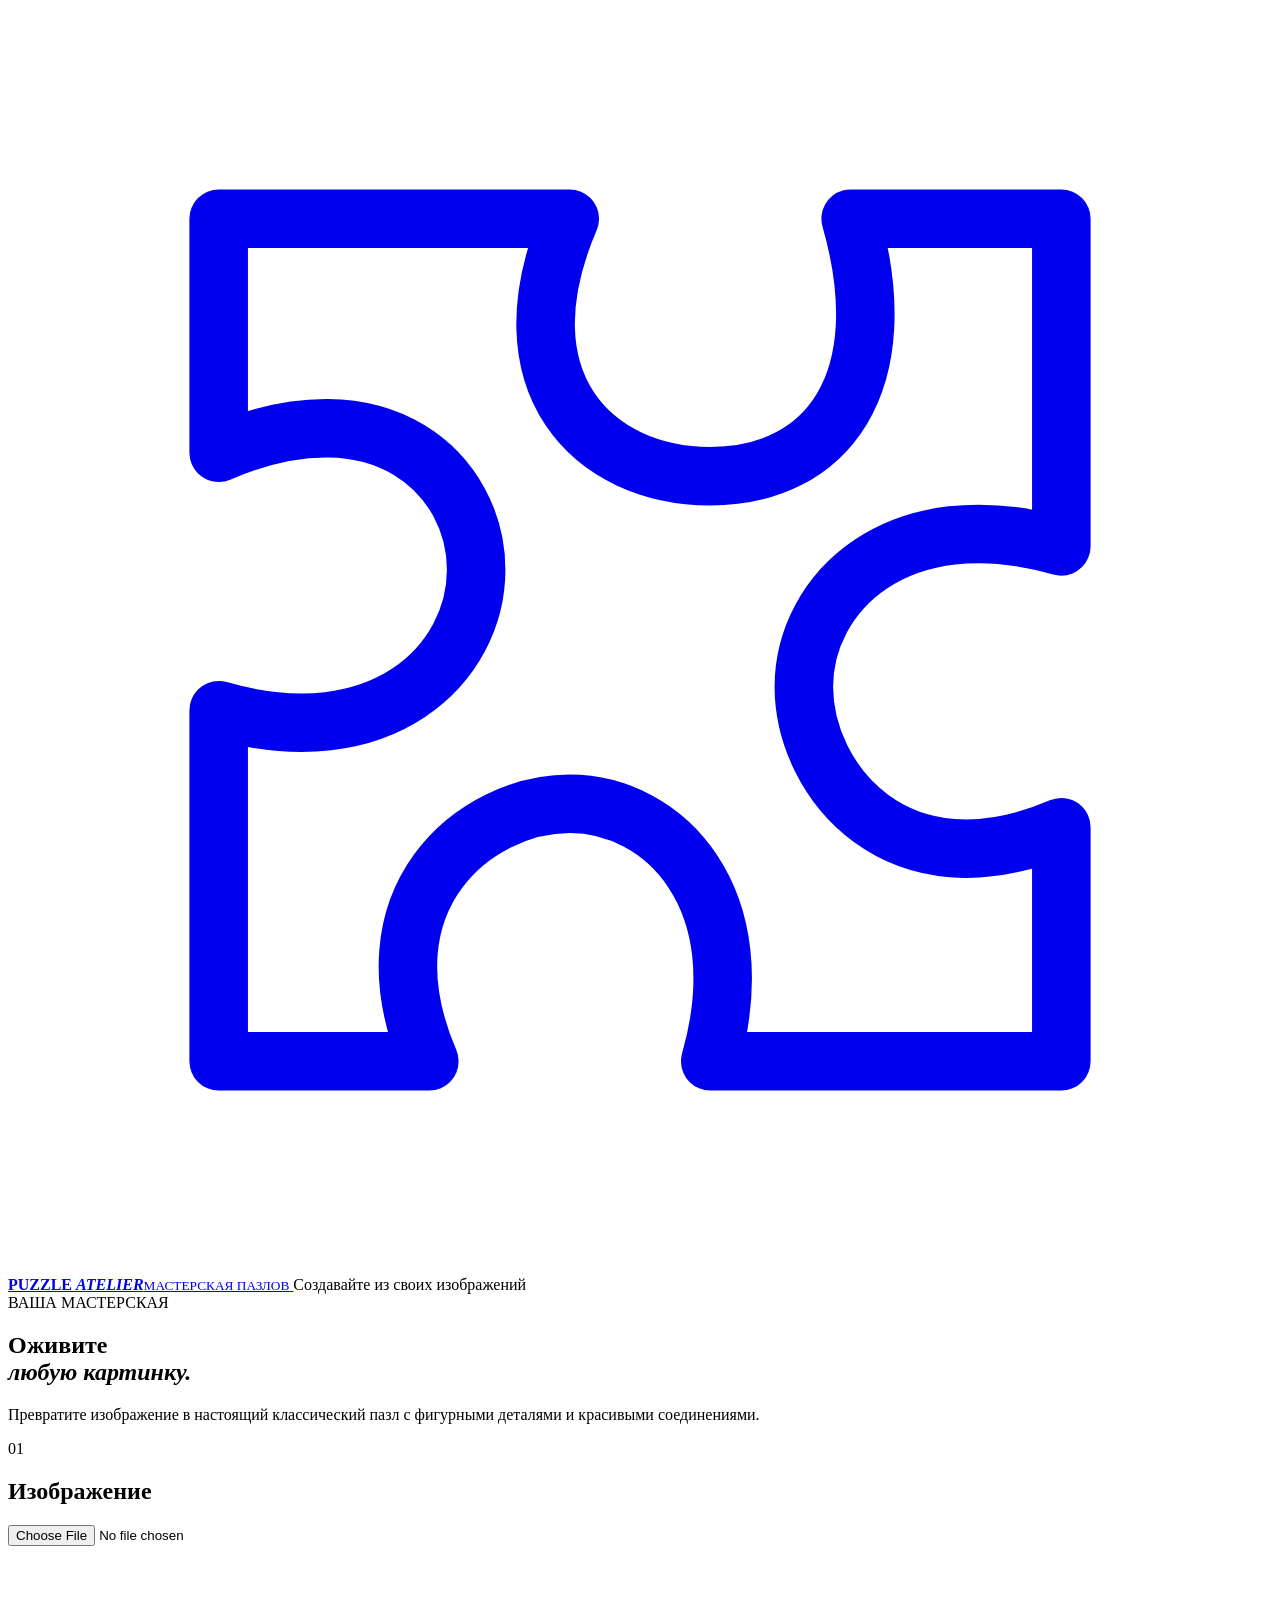
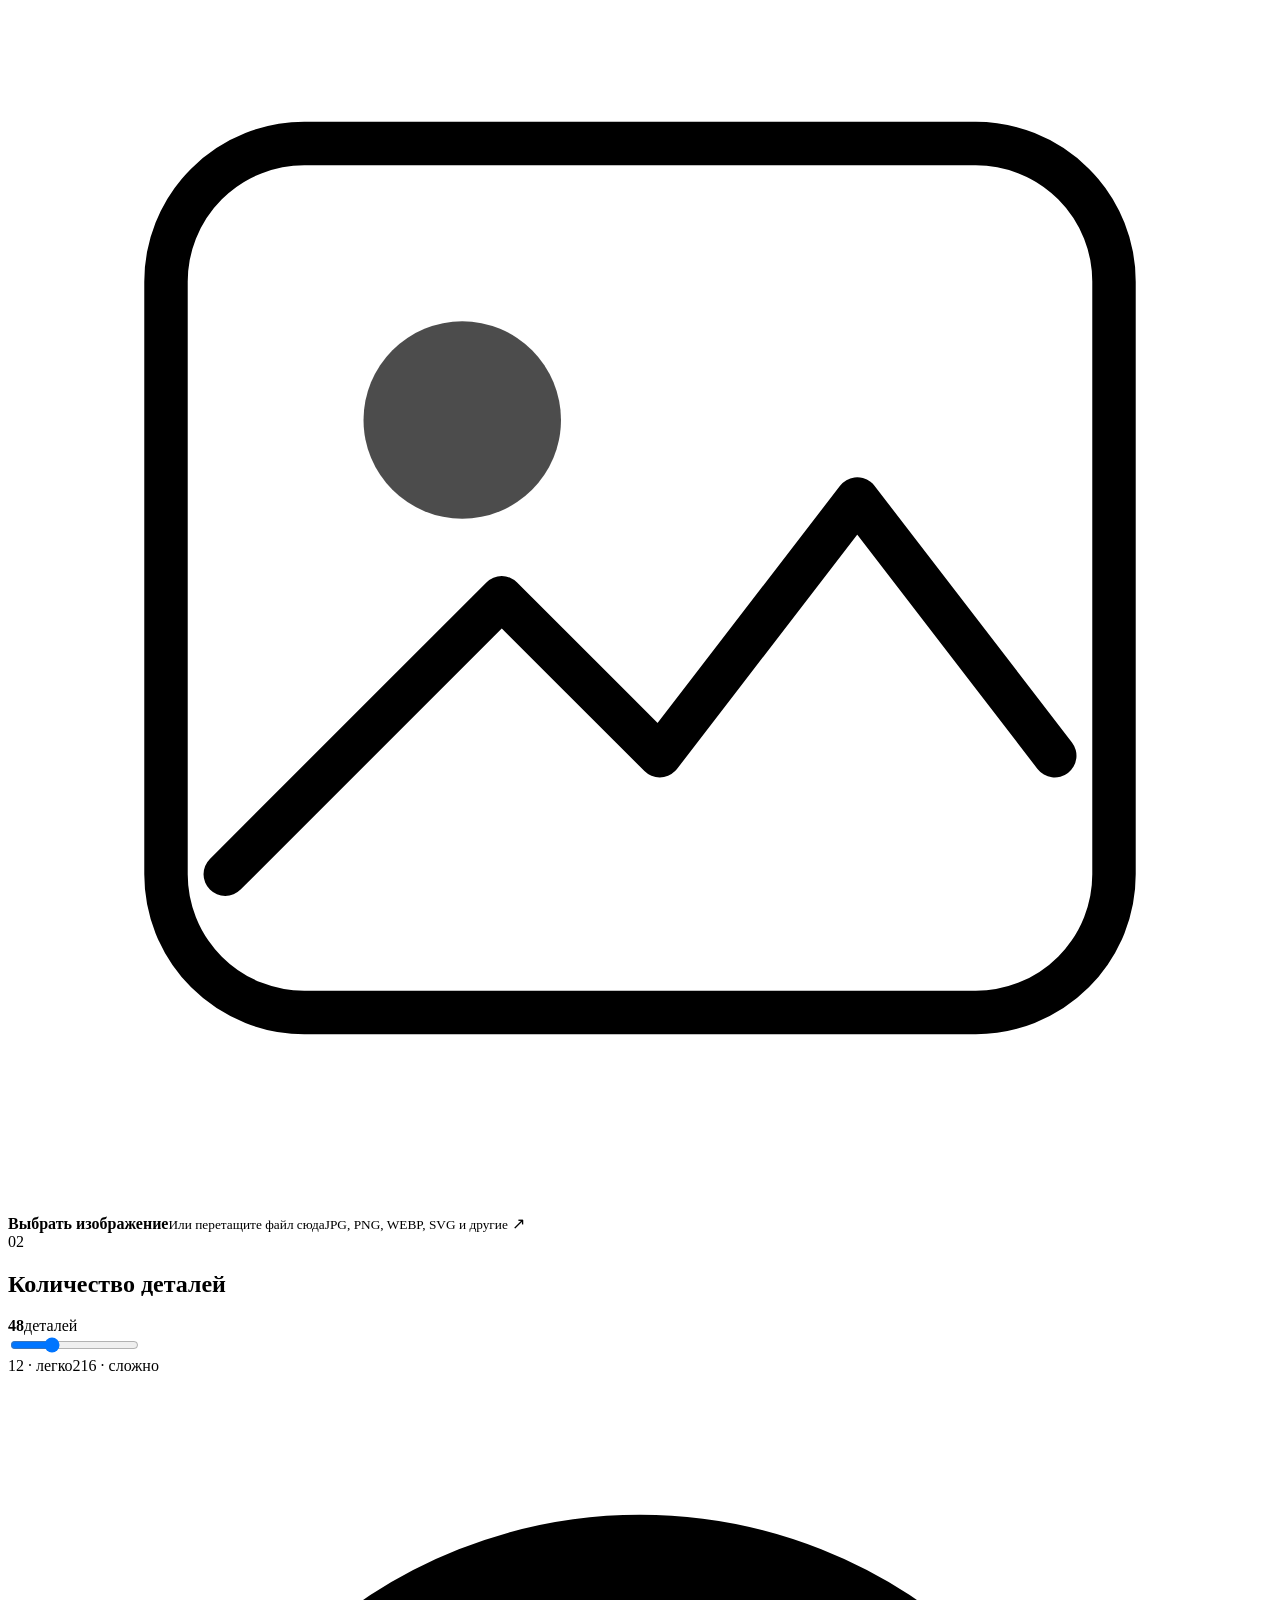
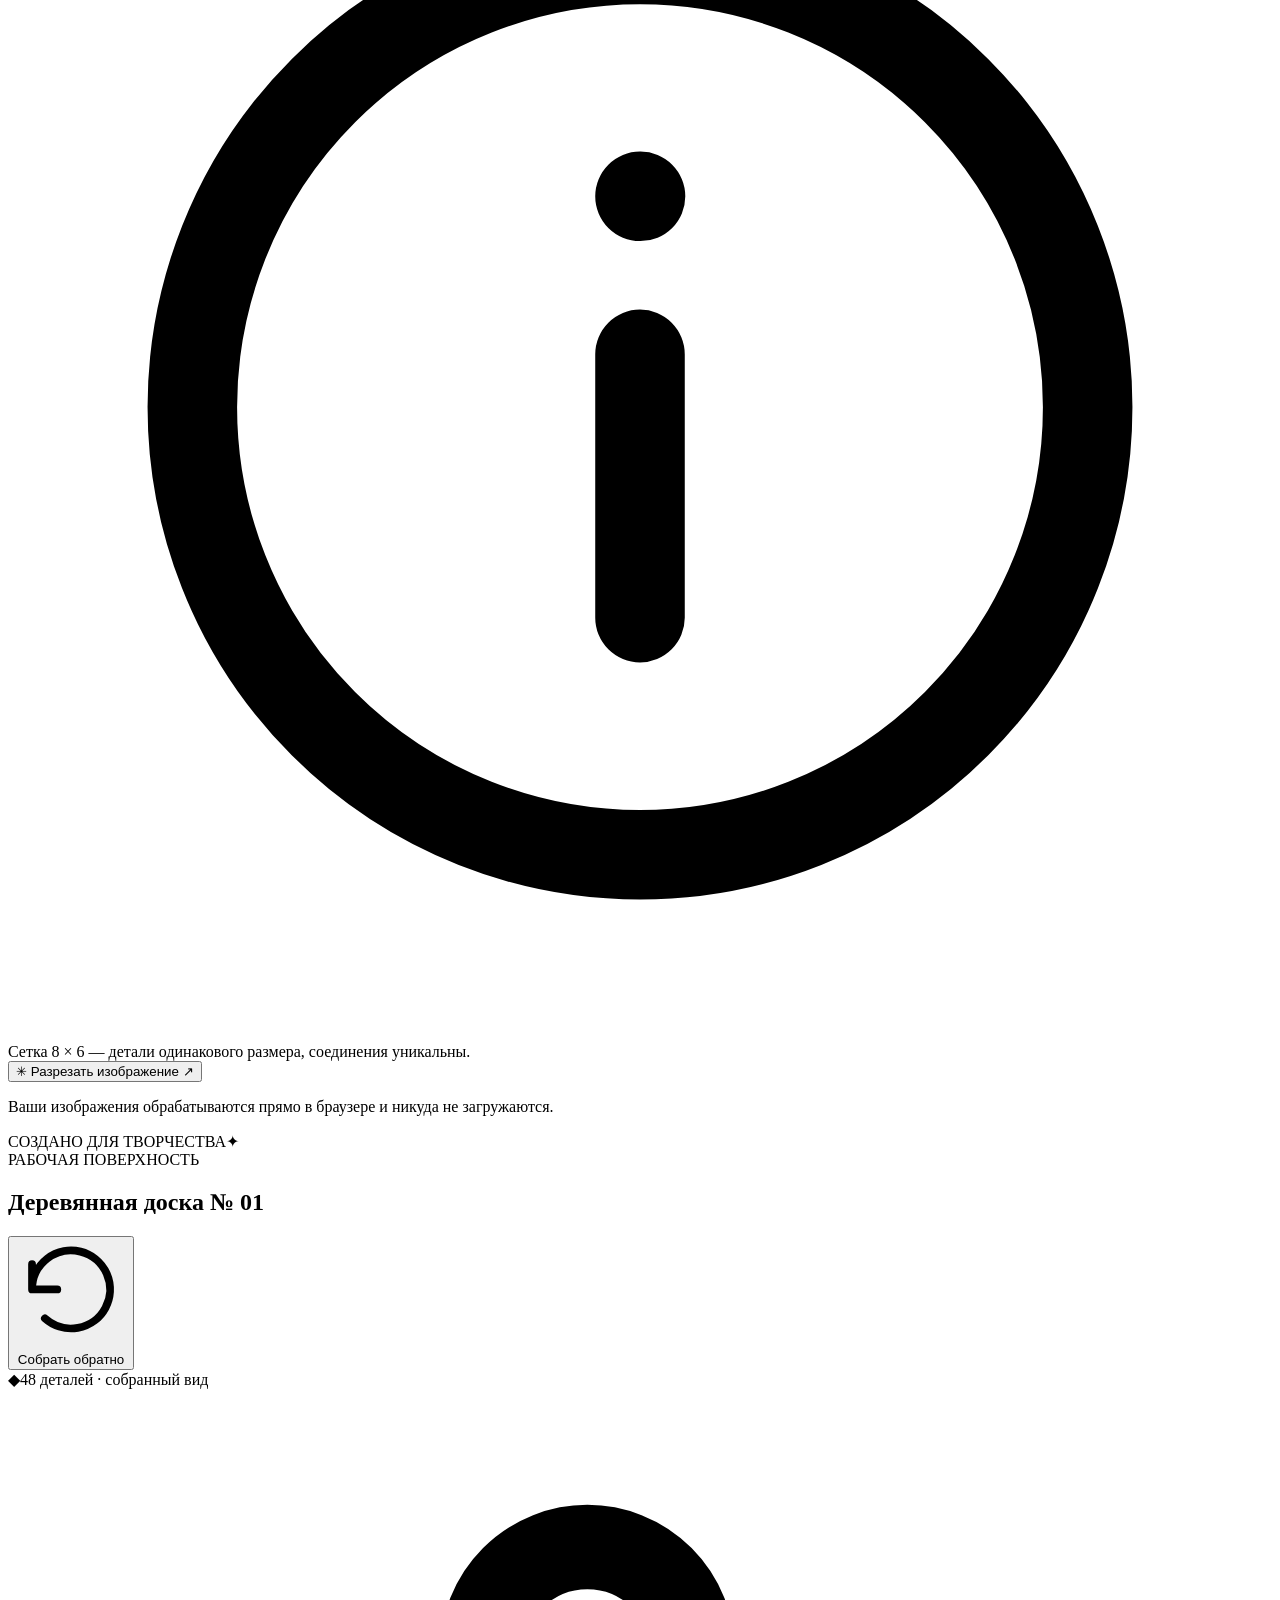
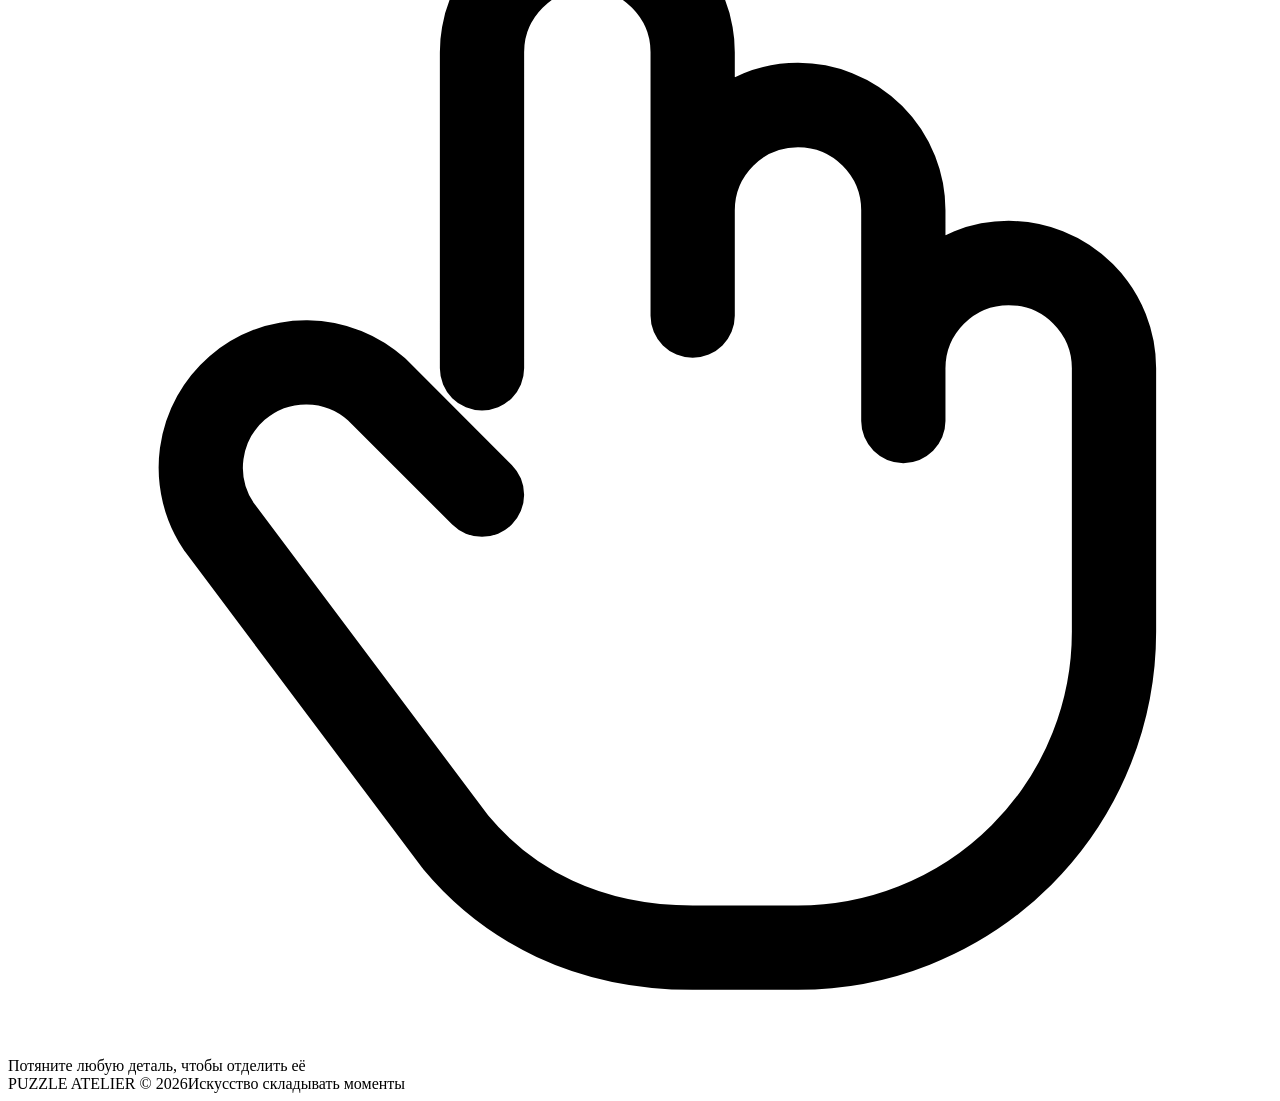
==== docs/index.html @ df7845e1 "Add Puzzle Atelier page scaffold" ====
<!doctype html>
<html lang="ru">
<head>
  <meta charset="utf-8">
  <meta name="viewport" content="width=device-width, initial-scale=1">
  <meta name="theme-color" content="#30251c">
  <meta name="description" content="Мастерская пазлов: превратите любую картинку в классический пазл с реалистичными деталями.">
  <title>Мастерская пазлов — Puzzle Atelier</title>
  <link rel="stylesheet" href="./styles.css">
  <script src="./app.js" defer></script>
</head>
<body>
  <header class="site-header">
    <a class="brand" href="./" aria-label="Мастерская пазлов">
      <span class="brand-mark" aria-hidden="true">
        <svg viewBox="0 0 54 54" fill="none"><path d="M9 9h15c-3 7 1 11 6 11s8-4 6-11h9v14c-7-2-11 2-11 6s4 9 11 6v10H30c2-7-2-11-6-11s-9 4-6 11H9V30c7 2 11-2 11-6S16 16 9 19V9Z" stroke="currentColor" stroke-width="2.5" stroke-linejoin="round"/></svg>
      </span>
      <span class="brand-text"><strong>PUZZLE <em>ATELIER</em></strong><small>МАСТЕРСКАЯ ПАЗЛОВ</small></span>
    </a>
    <span class="header-note"><span class="status-dot"></span> Создавайте из своих изображений</span>
  </header>

  <main class="workspace">
    <aside class="sidebar" aria-label="Настройки пазла">
      <div class="panel-head">
        <span class="eyebrow">ВАША МАСТЕРСКАЯ</span>
        <h1>Оживите<br><i>любую картинку.</i></h1>
        <p>Превратите изображение в настоящий классический пазл с фигурными деталями и красивыми соединениями.</p>
      </div>

      <section class="setting-section">
        <div class="section-title"><span class="step">01</span><h2>Изображение</h2></div>
        <input id="file-input" class="visually-hidden" type="file" accept="image/*,.svg" aria-label="Выбрать изображение">
        <label id="dropzone" for="file-input" class="dropzone">
          <span class="upload-preview" id="upload-preview" aria-hidden="true"><svg viewBox="0 0 64 64" fill="none"><rect x="8" y="10" width="48" height="44" rx="7" stroke="currentColor" stroke-width="2.2"/><circle cx="23" cy="24" r="5" fill="currentColor" opacity=".7"/><path d="m11 47 14-14 8 8 10-13 10 13" stroke="currentColor" stroke-width="2.2" stroke-linecap="round" stroke-linejoin="round"/></svg></span>
          <span class="upload-copy"><strong id="file-name">Выбрать изображение</strong><small id="file-hint">Или перетащите файл сюда</small><small class="format-label">JPG, PNG, WEBP, SVG и другие</small></span>
          <span class="upload-icon" aria-hidden="true">↗</span>
        </label>
      </section>

      <section class="setting-section pieces-section">
        <div class="section-title"><span class="step">02</span><h2>Количество деталей</h2></div>
        <div class="pieces-value"><strong id="count-value">48</strong><span>деталей</span></div>
        <input class="range" type="range" id="count-range" min="0" max="10" value="3" step="1" aria-label="Количество деталей">
        <div class="range-labels"><span>12 · легко</span><span>216 · сложно</span></div>
        <div class="detail-hint"><svg viewBox="0 0 24 24" fill="none" aria-hidden="true"><path d="M12 16v-5m0-3h.01M3.5 12a8.5 8.5 0 1 0 17 0 8.5 8.5 0 0 0-17 0Z" stroke="currentColor" stroke-width="1.7" stroke-linecap="round"/></svg><span id="grid-label">Сетка 8 × 6 — детали одинакового размера, соединения уникальны.</span></div>
      </section>

      <button id="cut-button" class="cut-button" type="button"><span class="cut-icon" aria-hidden="true">✳</span> Разрезать изображение <span class="button-arrow" aria-hidden="true">↗</span></button>
      <p class="privacy-note">Ваши изображения обрабатываются прямо в браузере и никуда не загружаются.</p>
      <div class="sidebar-bottom"><span class="decorative-line"></span><span>СОЗДАНО ДЛЯ ТВОРЧЕСТВА</span><span>✦</span></div>
    </aside>

    <section class="puzzle-area" aria-labelledby="board-title">
      <div class="board-top">
        <div><div class="eyebrow light">РАБОЧАЯ ПОВЕРХНОСТЬ</div><h2 id="board-title">Деревянная доска <span>№ 01</span></h2></div>
        <button id="reset-button" class="reset-button" type="button" title="Вернуть все детали на свои места"><svg viewBox="0 0 24 24" fill="none" aria-hidden="true"><path d="M3.5 11a8.5 8.5 0 1 1 2.8 6.3M3.5 5.5V11H9" stroke="currentColor" stroke-width="1.7" stroke-linecap="round" stroke-linejoin="round"/></svg> Собрать обратно</button>
      </div>

      <div class="board-frame" id="board-frame">
        <div class="frame-inner">
          <div class="board-surface">
            <div class="corner corner-tl"></div><div class="corner corner-tr"></div><div class="corner corner-bl"></div><div class="corner corner-br"></div>
            <div class="stage" id="stage" aria-label="Поле пазла. Перетаскивайте отдельные детали пальцем или мышкой."></div>
          </div>
        </div>
      </div>

      <div class="board-bottom">
        <div class="board-status"><span class="status-diamond">◆</span><span id="board-status-text">48 деталей · собранный вид</span></div>
        <div class="board-tip"><svg viewBox="0 0 24 24" fill="none" aria-hidden="true"><path d="M9 11V5a2 2 0 0 1 4 0v5-2a2 2 0 0 1 4 0v4-1a2 2 0 0 1 4 0v5a6 6 0 0 1-6 6h-2c-2 0-3.5-.8-4.5-2L4 14a2 2 0 0 1 3-2.6l2 2" stroke="currentColor" stroke-width="1.6" stroke-linejoin="round" stroke-linecap="round"/></svg><span>Потяните любую деталь, чтобы отделить её</span></div>
      </div>
      <div id="message" class="message" role="status" aria-live="polite" hidden></div>
    </section>
  </main>

  <footer class="site-footer"><span>PUZZLE ATELIER <span>© 2026</span></span><span>Искусство складывать моменты</span></footer>
</body>
</html>
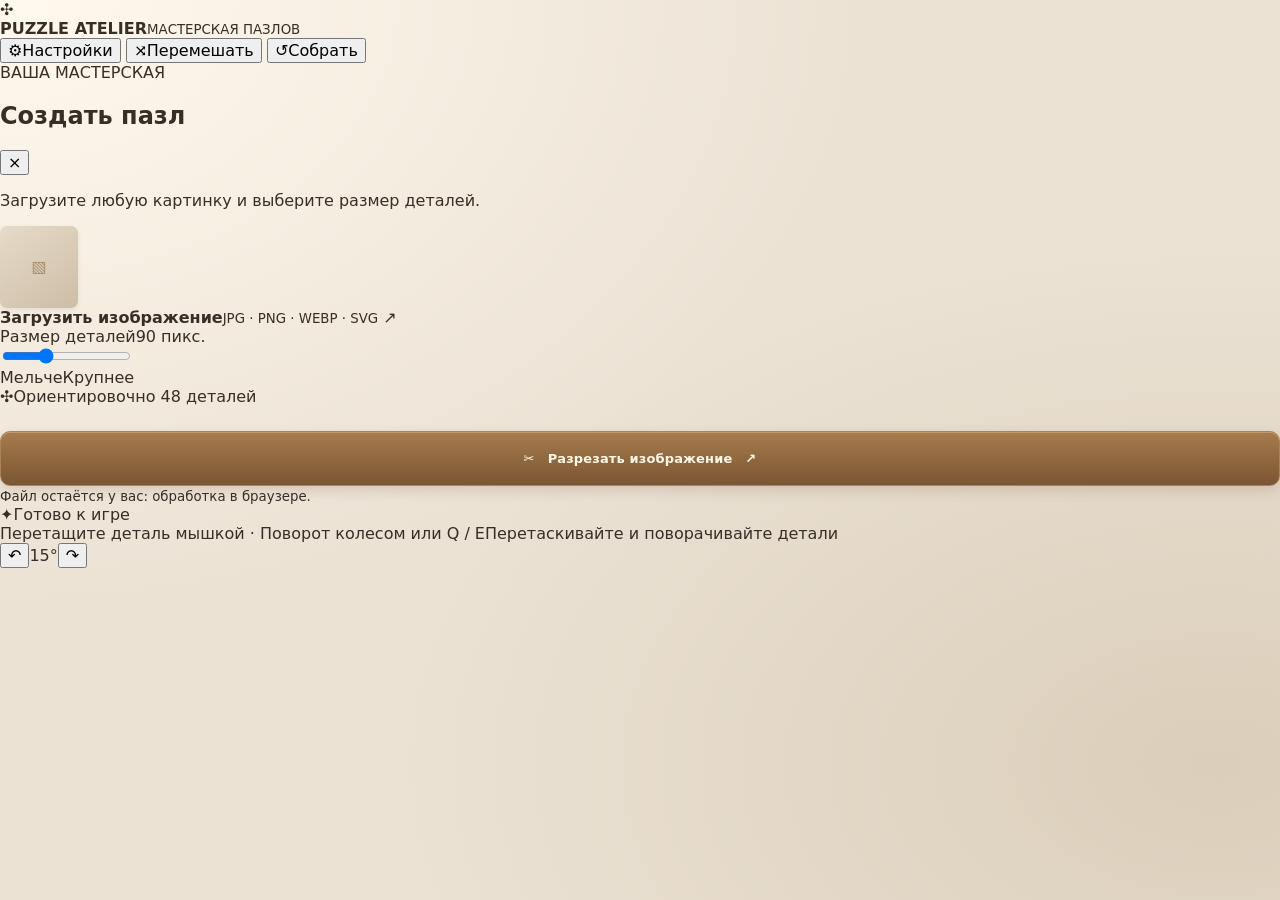
==== commit 6388baf2: "Convert page into full-screen puzzle game board" ====
--- a/docs/index.html
+++ b/docs/index.html
@@ -1,79 +1,52 @@
 <!doctype html>
-<html lang="ru">
-<head>
-  <meta charset="utf-8">
-  <meta name="viewport" content="width=device-width, initial-scale=1">
-  <meta name="theme-color" content="#30251c">
-  <meta name="description" content="Мастерская пазлов: превратите любую картинку в классический пазл с реалистичными деталями.">
-  <title>Мастерская пазлов — Puzzle Atelier</title>
-  <link rel="stylesheet" href="./styles.css">
-  <script src="./app.js" defer></script>
-</head>
-<body>
-  <header class="site-header">
-    <a class="brand" href="./" aria-label="Мастерская пазлов">
-      <span class="brand-mark" aria-hidden="true">
-        <svg viewBox="0 0 54 54" fill="none"><path d="M9 9h15c-3 7 1 11 6 11s8-4 6-11h9v14c-7-2-11 2-11 6s4 9 11 6v10H30c2-7-2-11-6-11s-9 4-6 11H9V30c7 2 11-2 11-6S16 16 9 19V9Z" stroke="currentColor" stroke-width="2.5" stroke-linejoin="round"/></svg>
-      </span>
-      <span class="brand-text"><strong>PUZZLE <em>ATELIER</em></strong><small>МАСТЕРСКАЯ ПАЗЛОВ</small></span>
-    </a>
-    <span class="header-note"><span class="status-dot"></span> Создавайте из своих изображений</span>
-  </header>
+<html lang="ru"><head>
+<meta charset="utf-8"><meta name="viewport" content="width=device-width,initial-scale=1,viewport-fit=cover">
+<meta name="theme-color" content="#49301e">
+<meta name="description" content="Мастерская пазлов. Разрежьте свою картинку, перемешайте детали и соберите её на деревянной доске.">
+<title>Puzzle Atelier — Мастерская пазлов</title>
+<link rel="stylesheet" href="./styles.css">
+<script src="https://cdn.jsdelivr.net/npm/gsap@3.14.2/dist/gsap.min.js" defer></script>
+<script src="./app.js" defer></script>
+</head><body>
+<main id="game" class="game settings-open">
+  <div class="board" aria-label="Деревянная доска для пазлов">
+    <div class="board-sheen"></div>
+    <div class="board-head">
+      <div class="identity"><div class="identity-symbol">✣</div><div><strong>PUZZLE <span>ATELIER</span></strong><small>МАСТЕРСКАЯ ПАЗЛОВ</small></div></div>
+      <div class="top-actions">
+        <button id="settings-toggle" class="tool-button" type="button" aria-expanded="true" aria-controls="settings" title="Показать или скрыть настройки"><span class="tool-icon">⚙</span><span class="long-label">Настройки</span></button>
+        <button id="shuffle-button" class="tool-button primary" type="button" title="Перемешать детали пазла"><span class="tool-icon">⤨</span><span>Перемешать</span></button>
+        <button id="reset-button" class="tool-button" type="button" title="Собрать и соединить все детали"><span class="tool-icon">↺</span><span class="long-label">Собрать</span></button>
+      </div>
+    </div>
 
-  <main class="workspace">
-    <aside class="sidebar" aria-label="Настройки пазла">
-      <div class="panel-head">
-        <span class="eyebrow">ВАША МАСТЕРСКАЯ</span>
-        <h1>Оживите<br><i>любую картинку.</i></h1>
-        <p>Превратите изображение в настоящий классический пазл с фигурными деталями и красивыми соединениями.</p>
-      </div>
+    <section id="settings" class="settings-panel" aria-labelledby="settings-title">
+      <div class="settings-heading"><div><div class="small-overline">ВАША МАСТЕРСКАЯ</div><h1 id="settings-title">Создать пазл</h1></div><button id="settings-close" type="button" class="close-button" title="Закрыть настройки" aria-label="Закрыть настройки">×</button></div>
+      <p class="settings-description">Загрузите любую картинку и выберите размер деталей.</p>
+      <input type="file" id="file-input" accept="image/*,.svg" hidden>
+      <label class="upload" id="dropzone" for="file-input">
+        <span class="upload-preview" id="upload-preview"><span>▧</span></span>
+        <span class="upload-text"><strong id="file-name">Загрузить изображение</strong><small id="file-hint">JPG · PNG · WEBP · SVG</small></span>
+        <span class="upload-arrow">↗</span>
+      </label>
+      <div class="size-heading"><label for="size-range">Размер деталей</label><span id="size-value">90 пикс.</span></div>
+      <input id="size-range" class="size-range" type="range" min="54" max="168" step="6" value="90">
+      <div class="range-captions"><span>Мельче</span><span>Крупнее</span></div>
+      <div class="piece-count"><span class="count-sigil">✣</span><span id="grid-label">Ориентировочно 48 деталей</span></div>
+      <button type="button" id="cut-button" class="cut-button">✂ <span>Разрезать изображение</span><span>↗</span></button>
+      <small class="local-note">Файл остаётся у вас: обработка в браузере.</small>
+    </section>
 
-      <section class="setting-section">
-        <div class="section-title"><span class="step">01</span><h2>Изображение</h2></div>
-        <input id="file-input" class="visually-hidden" type="file" accept="image/*,.svg" aria-label="Выбрать изображение">
-        <label id="dropzone" for="file-input" class="dropzone">
-          <span class="upload-preview" id="upload-preview" aria-hidden="true"><svg viewBox="0 0 64 64" fill="none"><rect x="8" y="10" width="48" height="44" rx="7" stroke="currentColor" stroke-width="2.2"/><circle cx="23" cy="24" r="5" fill="currentColor" opacity=".7"/><path d="m11 47 14-14 8 8 10-13 10 13" stroke="currentColor" stroke-width="2.2" stroke-linecap="round" stroke-linejoin="round"/></svg></span>
-          <span class="upload-copy"><strong id="file-name">Выбрать изображение</strong><small id="file-hint">Или перетащите файл сюда</small><small class="format-label">JPG, PNG, WEBP, SVG и другие</small></span>
-          <span class="upload-icon" aria-hidden="true">↗</span>
-        </label>
-      </section>
+    <div id="playfield" class="playfield">
+      <div id="stage" class="stage" aria-label="Игровое поле. Перетаскивайте детали мышкой, поворачивайте колесом или кнопками."></div>
+    </div>
 
-      <section class="setting-section pieces-section">
-        <div class="section-title"><span class="step">02</span><h2>Количество деталей</h2></div>
-        <div class="pieces-value"><strong id="count-value">48</strong><span>деталей</span></div>
-        <input class="range" type="range" id="count-range" min="0" max="10" value="3" step="1" aria-label="Количество деталей">
-        <div class="range-labels"><span>12 · легко</span><span>216 · сложно</span></div>
-        <div class="detail-hint"><svg viewBox="0 0 24 24" fill="none" aria-hidden="true"><path d="M12 16v-5m0-3h.01M3.5 12a8.5 8.5 0 1 0 17 0 8.5 8.5 0 0 0-17 0Z" stroke="currentColor" stroke-width="1.7" stroke-linecap="round"/></svg><span id="grid-label">Сетка 8 × 6 — детали одинакового размера, соединения уникальны.</span></div>
-      </section>
-
-      <button id="cut-button" class="cut-button" type="button"><span class="cut-icon" aria-hidden="true">✳</span> Разрезать изображение <span class="button-arrow" aria-hidden="true">↗</span></button>
-      <p class="privacy-note">Ваши изображения обрабатываются прямо в браузере и никуда не загружаются.</p>
-      <div class="sidebar-bottom"><span class="decorative-line"></span><span>СОЗДАНО ДЛЯ ТВОРЧЕСТВА</span><span>✦</span></div>
-    </aside>
-
-    <section class="puzzle-area" aria-labelledby="board-title">
-      <div class="board-top">
-        <div><div class="eyebrow light">РАБОЧАЯ ПОВЕРХНОСТЬ</div><h2 id="board-title">Деревянная доска <span>№ 01</span></h2></div>
-        <button id="reset-button" class="reset-button" type="button" title="Вернуть все детали на свои места"><svg viewBox="0 0 24 24" fill="none" aria-hidden="true"><path d="M3.5 11a8.5 8.5 0 1 1 2.8 6.3M3.5 5.5V11H9" stroke="currentColor" stroke-width="1.7" stroke-linecap="round" stroke-linejoin="round"/></svg> Собрать обратно</button>
-      </div>
-
-      <div class="board-frame" id="board-frame">
-        <div class="frame-inner">
-          <div class="board-surface">
-            <div class="corner corner-tl"></div><div class="corner corner-tr"></div><div class="corner corner-bl"></div><div class="corner corner-br"></div>
-            <div class="stage" id="stage" aria-label="Поле пазла. Перетаскивайте отдельные детали пальцем или мышкой."></div>
-          </div>
-        </div>
-      </div>
-
-      <div class="board-bottom">
-        <div class="board-status"><span class="status-diamond">◆</span><span id="board-status-text">48 деталей · собранный вид</span></div>
-        <div class="board-tip"><svg viewBox="0 0 24 24" fill="none" aria-hidden="true"><path d="M9 11V5a2 2 0 0 1 4 0v5-2a2 2 0 0 1 4 0v4-1a2 2 0 0 1 4 0v5a6 6 0 0 1-6 6h-2c-2 0-3.5-.8-4.5-2L4 14a2 2 0 0 1 3-2.6l2 2" stroke="currentColor" stroke-width="1.6" stroke-linejoin="round" stroke-linecap="round"/></svg><span>Потяните любую деталь, чтобы отделить её</span></div>
-      </div>
-      <div id="message" class="message" role="status" aria-live="polite" hidden></div>
-    </section>
-  </main>
-
-  <footer class="site-footer"><span>PUZZLE ATELIER <span>© 2026</span></span><span>Искусство складывать моменты</span></footer>
-</body>
-</html>
+    <div class="board-foot">
+      <div class="board-info"><span class="tiny-star">✦</span><span id="status">Готово к игре</span></div>
+      <div class="instructions"><span class="desktop-instructions">Перетащите деталь мышкой · Поворот колесом или Q / E</span><span class="mobile-instructions">Перетаскивайте и поворачивайте детали</span></div>
+      <div class="rotation-controls"><button id="rotate-left" title="Повернуть выбранную деталь против часовой стрелки" aria-label="Повернуть влево">↶</button><span>15°</span><button id="rotate-right" title="Повернуть выбранную деталь по часовой стрелке" aria-label="Повернуть вправо">↷</button></div>
+    </div>
+    <div id="toast" role="status" aria-live="polite" class="toast" hidden></div>
+  </div>
+</main>
+</body></html>
--- a/docs/styles.css
+++ b/docs/styles.css
@@ -0,0 +1,91 @@
+:root {
+  --ink:#382e27; --muted:#877b70; --cream:#f7f0e4; --gold:#b78a4c;
+  --serif:Georgia,"Times New Roman",serif;
+  font-family:Inter,ui-sans-serif,system-ui,-apple-system,BlinkMacSystemFont,"Segoe UI",sans-serif;
+  color:var(--ink); background:#ede4d6; font-synthesis:none;
+}
+*{box-sizing:border-box}
+html{min-width:320px}
+body{margin:0;min-height:100vh;background:radial-gradient(ellipse at 0 0,#fff9ee 0,transparent 48%),radial-gradient(ellipse at 95% 85%,#dbceba 0,transparent 48%),#ebe2d4}
+button,input{font:inherit}
+button{cursor:pointer}
+.site-header{height:90px;display:flex;align-items:center;justify-content:space-between;padding:0 clamp(20px,4.3vw,72px);border-bottom:1px solid #d8cbb9;background:rgba(255,250,242,.6)}
+.brand{display:flex;align-items:center;gap:13px;color:var(--ink);text-decoration:none}
+.brand-mark{width:46px;height:46px;border-radius:12px;display:grid;place-items:center;color:#f3ddab;background:linear-gradient(145deg,#7a573a,#403127);box-shadow:inset 0 1px #b28b60,0 3px 8px #35241524}
+.brand-mark svg{width:30px;height:30px}
+.brand-text{display:flex;flex-direction:column;gap:5px}
+.brand-text strong{font-size:17px;letter-spacing:.18em;font-weight:800}
+.brand-text em{font-style:normal;font-weight:400;letter-spacing:.12em;color:#a8804f}
+.brand-text small{font-size:9px;font-weight:700;letter-spacing:.29em;color:#9b8670}
+.header-note{font-size:12px;color:#857565;display:flex;align-items:center;gap:10px;letter-spacing:.02em}
+.status-dot{display:inline-block;width:7px;height:7px;border-radius:100%;background:#86a275;box-shadow:0 0 0 4px #86a27522}
+.workspace{max-width:1710px;margin:0 auto;padding:38px clamp(18px,3.8vw,68px) 24px;display:grid;grid-template-columns:minmax(285px,338px) minmax(0,1fr);gap:clamp(24px,3vw,53px)}
+.sidebar{padding:13px 0 10px;display:flex;flex-direction:column}
+.eyebrow{font-size:10px;font-weight:800;letter-spacing:.27em;color:#a37e51}
+.panel-head h1{font-family:var(--serif);font-size:clamp(34px,3vw,45px);font-weight:400;line-height:1.13;letter-spacing:-.035em;margin:19px 0 15px}
+.panel-head h1 i{font-weight:400;color:#ad854f}
+.panel-head p{font-size:13px;line-height:1.95;color:#807369;max-width:300px;margin:0}
+.setting-section{border-top:1px solid #d8caba;padding-top:25px;margin-top:31px}
+.section-title{display:flex;align-items:center;gap:11px;margin-bottom:18px}
+.section-title h2{font-size:13px;margin:0;letter-spacing:.025em;font-weight:750}
+.step{display:grid;place-items:center;width:29px;height:29px;border:1px solid #c8b69e;border-radius:7px;font-size:11px;font-weight:800;color:#aa885d}
+.dropzone{position:relative;min-height:116px;border:1px dashed #c9b39b;background:rgba(255,252,245,.53);border-radius:11px;display:flex;align-items:center;gap:14px;padding:13px;cursor:pointer;transition:background .2s,border-color .2s,transform .2s}
+.dropzone:hover,.dropzone.drag-over{border-color:#ac8050;background:#fff8ed;transform:translateY(-1px)}
+.upload-preview{width:78px;height:82px;border-radius:7px;background:linear-gradient(145deg,#e6dbc9,#cdbda6);display:grid;place-items:center;color:#a88d6b;overflow:hidden;flex:none;box-shadow:0 2px 5px #64523a18;position:relative}
+.upload-preview svg{height:35px;width:35px}
+.upload-preview img{height:100%;width:100%;object-fit:cover;display:block}
+.upload-copy{min-width:0;display:flex;flex-direction:column;gap:7px}
+.upload-copy strong{font-size:12px;line-height:1.25;white-space:nowrap;text-overflow:ellipsis;overflow:hidden;max-width:170px}
+.upload-copy small{font-size:10px;color:#9b8975}
+.upload-copy .format-label{font-size:9px;color:#b3a08d;margin-top:5px}
+.upload-icon{position:absolute;right:12px;top:11px;color:#9b866e}
+.visually-hidden{position:absolute;width:1px;height:1px;overflow:hidden;clip-path:inset(50%);white-space:nowrap}
+.visually-hidden:focus-visible + .dropzone{outline:3px solid #c7a16f;outline-offset:3px}
+.pieces-section{margin-top:29px}
+.pieces-value{display:flex;align-items:baseline;gap:10px;margin:0 0 13px 1px}
+.pieces-value strong{font-family:var(--serif);font-size:61px;line-height:1;font-weight:400;letter-spacing:-.05em}
+.pieces-value span{font-size:14px;color:#8b7863}
+.range{display:block;appearance:none;-webkit-appearance:none;width:100%;height:6px;background:linear-gradient(to right,#937044 var(--range-progress,30%),#d9cbb8 var(--range-progress,30%));border-radius:10px;cursor:pointer;margin:21px 0 13px;outline-offset:7px}
+.range::-webkit-slider-thumb{appearance:none;width:19px;height:19px;border-radius:50%;border:4px solid #f7efdf;background:#85633e;box-shadow:0 2px 8px #42301c60;cursor:grab}
+.range::-moz-range-thumb{width:13px;height:13px;border-radius:50%;border:3px solid #f7efdf;background:#85633e;box-shadow:0 2px 8px #42301c60;cursor:grab}
+.range-labels{display:flex;justify-content:space-between;color:#9c8c7b;font-size:10px}
+.detail-hint{display:flex;align-items:flex-start;gap:8px;font-size:10.5px;line-height:1.7;color:#91816f;margin-top:19px;background:#e5dacb85;border-radius:8px;padding:10px}
+.detail-hint svg{flex:none;width:16px;height:16px;margin-top:1px}
+.cut-button{margin-top:25px;display:flex;align-items:center;justify-content:center;gap:13px;width:100%;min-height:55px;border:1px solid #aa8459;color:#fff8e9;border-radius:10px;font-weight:700;font-size:13px;letter-spacing:.01em;background:linear-gradient(180deg,#a67c4d,#7b5633);box-shadow:inset 0 1px #e2b88a80,0 5px 13px #5c3b2329;transition:transform .15s,box-shadow .15s}
+.cut-button:hover{transform:translateY(-2px);box-shadow:inset 0 1px #e2b88a80,0 8px 18px #5c3b233a}
+.cut-button:active{transform:translateY(0)}
+.cut-button:disabled{opacity:.65;cursor:wait}
+.cut-icon{font-size:21px;font-weight:400;line-height:1}
+.button-arrow{margin-left:auto;padding-right:7px;font-size:19px;font-weight:400;opacity:.7}
+.privacy-note{max-width:300px;margin:13px auto 0;text-align:center;color:#a29585;font-size:10px;line-height:1.65}
+.sidebar-bottom{display:flex;align-items:center;gap:12px;margin-top:auto;padding-top:42px;color:#a58e73;font-size:9px;font-weight:700;letter-spacing:.19em}
+.decorative-line{height:1px;background:#cebca4;flex:1}
+.puzzle-area{min-width:0}
+.board-top{display:flex;justify-content:space-between;gap:15px;align-items:end;margin-bottom:22px}
+.eyebrow.light{color:#988370}
+.board-top h2{font-family:var(--serif);font-size:26px;font-weight:400;margin:7px 0 0;letter-spacing:-.02em}
+.board-top h2 span{font:500 10px ui-sans-serif,system-ui,sans-serif;color:#a8957e;vertical-align:middle;letter-spacing:.15em;margin-left:10px}
+.reset-button{border:1px solid #d5c4ac;border-radius:8px;background:#f7f0e7ad;color:#76624c;padding:10px 13px;font-size:11px;font-weight:650;display:flex;align-items:center;gap:9px;white-space:nowrap}
+.reset-button:hover{background:#fff7e9;border-color:#bb9f7d}
+.reset-button svg{width:16px;height:16px}
+.board-frame{position:relative;height:clamp(420px,65vh,720px);width:100%;border-radius:18px;padding:19px;background:linear-gradient(138deg,#b88e5b 0%,#6b4425 18%,#b78a58 37%,#754b2a 65%,#c49761 85%,#5a361d 100%);box-shadow:inset 2px 2px 2px #fae0af9c,inset -3px -4px 4px #3c251dbb,0 23px 25px #4636272c,0 4px 7px #49362064}
+.board-frame:before{content:"";position:absolute;inset:6px;border-radius:13px;border:1px solid #d6ad75aa;pointer-events:none;z-index:3;box-shadow:inset 0 0 2px #28180a}
+.frame-inner{height:100%;width:100%;padding:7px;border-radius:7px;background:linear-gradient(155deg,#322014,#8b5e37 15%,#432915 55%,#b68c55 90%,#332016);box-shadow:inset 4px 4px 7px #160e0aab,inset -2px -2px 4px #e4b57e70}
+.board-surface{height:100%;width:100%;position:relative;overflow:hidden;border-radius:3px;background:repeating-linear-gradient(176deg,transparent 0px,transparent 3px,#3e241407 4px,transparent 5px,transparent 17px),repeating-linear-gradient(92deg,transparent 0px,transparent 87px,#3f210e13 89px,#eac49b14 92px,transparent 96px,transparent 171px),linear-gradient(115deg,#ac875e,#997248 32%,#b18b60 55%,#967047 76%,#aa865e);box-shadow:inset 0 8px 22px #311c1069,inset 0 0 65px #4e2e1850}
+.board-surface:before{content:"";position:absolute;inset:0;z-index:0;pointer-events:none;background:repeating-linear-gradient(1deg,transparent 0,transparent 77px,#51351d13 79px,transparent 83px,transparent 139px),radial-gradient(ellipse at 45% 20%,#f2d8ae27,transparent 65%)}
+.corner{position:absolute;height:5px;width:5px;border-radius:50%;z-index:1;background:#53351f;box-shadow:inset 0 1px 1px #22140e,0 1px 1px #d0ad83}
+.corner-tl{top:10px;left:10px}.corner-tr{top:10px;right:10px}.corner-bl{bottom:10px;left:10px}.corner-br{bottom:10px;right:10px}
+.stage{position:absolute;inset:0;z-index:2;touch-action:none;user-select:none;-webkit-user-select:none;cursor:grab}
+.stage.dragging{cursor:grabbing}
+.puzzle-piece{position:absolute;display:block;pointer-events:none;user-select:none;will-change:transform;image-rendering:auto}
+.board-bottom{display:flex;flex-wrap:wrap;justify-content:space-between;align-items:center;gap:10px;margin-top:20px;color:#897866;font-size:11px}
+.board-status,.board-tip{display:flex;align-items:center;gap:9px}
+.status-diamond{font-size:13px;color:#a6875a}
+.board-tip svg{width:18px;height:18px;color:#ac8c64}
+.message{margin-top:14px;padding:12px 15px;border-radius:8px;background:#fbf2e4;border:1px solid #dbbf98;color:#7d5836;font-size:12px}
+.site-footer{display:flex;align-items:center;justify-content:space-between;max-width:1710px;margin:auto;padding:15px clamp(18px,3.8vw,68px) 28px;color:#aa9986;font-size:10px;letter-spacing:.09em}
+.site-footer span span{padding-left:8px;color:#c0af9a}
+@media(max-width:1020px){.workspace{grid-template-columns:minmax(255px,300px) minmax(0,1fr);gap:25px}.board-frame{height:clamp(410px,57vh,600px)}.panel-head h1{font-size:35px}.site-header{height:76px}}
+@media(max-width:750px){.workspace{grid-template-columns:1fr;gap:24px;padding-top:24px}.sidebar{display:grid;grid-template-columns:1fr 1fr;gap:0 22px;padding:0}.panel-head{grid-column:1/-1}.panel-head h1{font-size:36px;margin:10px 0}.panel-head p{max-width:570px}.setting-section{margin-top:20px;padding-top:17px}.pieces-section{margin-top:20px}.cut-button{grid-column:1/-1;margin-top:15px}.privacy-note{grid-column:1/-1}.sidebar-bottom{display:none}.board-top{margin-bottom:14px}.board-frame{height:clamp(360px,65vw,610px)}}
+@media(max-width:510px){.site-header{height:70px;padding:0 17px}.brand-mark{width:39px;height:39px}.brand-mark svg{width:26px}.brand-text strong{font-size:12px}.brand-text small{font-size:7px}.header-note{display:none}.sidebar{grid-template-columns:1fr;gap:0}.panel-head h1{font-size:34px}.panel-head p{font-size:12px}.setting-section{margin-top:20px}.dropzone{min-height:98px}.upload-preview{width:70px;height:70px}.pieces-section{margin-top:20px}.pieces-value strong{font-size:48px}.cut-button{grid-column:1}.privacy-note{grid-column:1}.board-top h2{font-size:19px}.board-top h2 span{display:none}.reset-button{font-size:0;gap:0;padding:9px}.reset-button svg{width:18px;height:18px}.board-frame{height:clamp(320px,96vw,490px);padding:12px;border-radius:13px}.frame-inner{padding:5px}.board-bottom{font-size:10px}.board-tip{display:none}.site-footer{font-size:9px}}
+@media(prefers-reduced-motion:reduce){*,*:before,*:after{transition:none!important}}
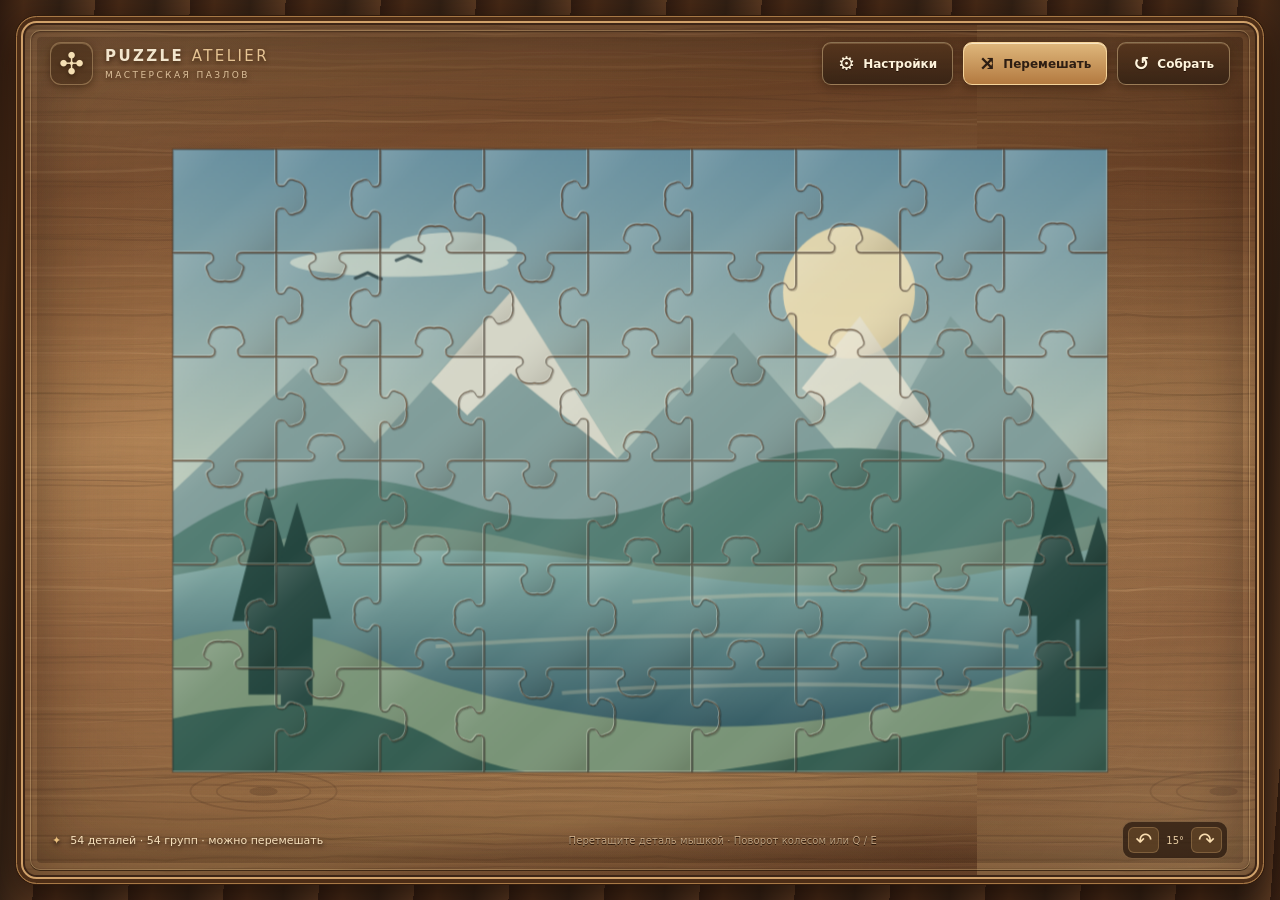
==== commit 0f41deec: "Activate next-generation puzzle engine" ====
--- a/docs/index.html
+++ b/docs/index.html
@@ -6,7 +6,7 @@
 <title>Puzzle Atelier — Мастерская пазлов</title>
 <link rel="stylesheet" href="./styles.css">
 <script src="https://cdn.jsdelivr.net/npm/gsap@3.14.2/dist/gsap.min.js" defer></script>
-<script src="./app.js" defer></script>
+<script src="./game.js" defer></script>
 </head><body>
 <main id="game" class="game settings-open">
   <div class="board" aria-label="Деревянная доска для пазлов">
--- a/docs/styles.css
+++ b/docs/styles.css
@@ -1,91 +1,20 @@
-:root {
-  --ink:#382e27; --muted:#877b70; --cream:#f7f0e4; --gold:#b78a4c;
-  --serif:Georgia,"Times New Roman",serif;
-  font-family:Inter,ui-sans-serif,system-ui,-apple-system,BlinkMacSystemFont,"Segoe UI",sans-serif;
-  color:var(--ink); background:#ede4d6; font-synthesis:none;
-}
-*{box-sizing:border-box}
-html{min-width:320px}
-body{margin:0;min-height:100vh;background:radial-gradient(ellipse at 0 0,#fff9ee 0,transparent 48%),radial-gradient(ellipse at 95% 85%,#dbceba 0,transparent 48%),#ebe2d4}
-button,input{font:inherit}
-button{cursor:pointer}
-.site-header{height:90px;display:flex;align-items:center;justify-content:space-between;padding:0 clamp(20px,4.3vw,72px);border-bottom:1px solid #d8cbb9;background:rgba(255,250,242,.6)}
-.brand{display:flex;align-items:center;gap:13px;color:var(--ink);text-decoration:none}
-.brand-mark{width:46px;height:46px;border-radius:12px;display:grid;place-items:center;color:#f3ddab;background:linear-gradient(145deg,#7a573a,#403127);box-shadow:inset 0 1px #b28b60,0 3px 8px #35241524}
-.brand-mark svg{width:30px;height:30px}
-.brand-text{display:flex;flex-direction:column;gap:5px}
-.brand-text strong{font-size:17px;letter-spacing:.18em;font-weight:800}
-.brand-text em{font-style:normal;font-weight:400;letter-spacing:.12em;color:#a8804f}
-.brand-text small{font-size:9px;font-weight:700;letter-spacing:.29em;color:#9b8670}
-.header-note{font-size:12px;color:#857565;display:flex;align-items:center;gap:10px;letter-spacing:.02em}
-.status-dot{display:inline-block;width:7px;height:7px;border-radius:100%;background:#86a275;box-shadow:0 0 0 4px #86a27522}
-.workspace{max-width:1710px;margin:0 auto;padding:38px clamp(18px,3.8vw,68px) 24px;display:grid;grid-template-columns:minmax(285px,338px) minmax(0,1fr);gap:clamp(24px,3vw,53px)}
-.sidebar{padding:13px 0 10px;display:flex;flex-direction:column}
-.eyebrow{font-size:10px;font-weight:800;letter-spacing:.27em;color:#a37e51}
-.panel-head h1{font-family:var(--serif);font-size:clamp(34px,3vw,45px);font-weight:400;line-height:1.13;letter-spacing:-.035em;margin:19px 0 15px}
-.panel-head h1 i{font-weight:400;color:#ad854f}
-.panel-head p{font-size:13px;line-height:1.95;color:#807369;max-width:300px;margin:0}
-.setting-section{border-top:1px solid #d8caba;padding-top:25px;margin-top:31px}
-.section-title{display:flex;align-items:center;gap:11px;margin-bottom:18px}
-.section-title h2{font-size:13px;margin:0;letter-spacing:.025em;font-weight:750}
-.step{display:grid;place-items:center;width:29px;height:29px;border:1px solid #c8b69e;border-radius:7px;font-size:11px;font-weight:800;color:#aa885d}
-.dropzone{position:relative;min-height:116px;border:1px dashed #c9b39b;background:rgba(255,252,245,.53);border-radius:11px;display:flex;align-items:center;gap:14px;padding:13px;cursor:pointer;transition:background .2s,border-color .2s,transform .2s}
-.dropzone:hover,.dropzone.drag-over{border-color:#ac8050;background:#fff8ed;transform:translateY(-1px)}
-.upload-preview{width:78px;height:82px;border-radius:7px;background:linear-gradient(145deg,#e6dbc9,#cdbda6);display:grid;place-items:center;color:#a88d6b;overflow:hidden;flex:none;box-shadow:0 2px 5px #64523a18;position:relative}
-.upload-preview svg{height:35px;width:35px}
-.upload-preview img{height:100%;width:100%;object-fit:cover;display:block}
-.upload-copy{min-width:0;display:flex;flex-direction:column;gap:7px}
-.upload-copy strong{font-size:12px;line-height:1.25;white-space:nowrap;text-overflow:ellipsis;overflow:hidden;max-width:170px}
-.upload-copy small{font-size:10px;color:#9b8975}
-.upload-copy .format-label{font-size:9px;color:#b3a08d;margin-top:5px}
-.upload-icon{position:absolute;right:12px;top:11px;color:#9b866e}
-.visually-hidden{position:absolute;width:1px;height:1px;overflow:hidden;clip-path:inset(50%);white-space:nowrap}
-.visually-hidden:focus-visible + .dropzone{outline:3px solid #c7a16f;outline-offset:3px}
-.pieces-section{margin-top:29px}
-.pieces-value{display:flex;align-items:baseline;gap:10px;margin:0 0 13px 1px}
-.pieces-value strong{font-family:var(--serif);font-size:61px;line-height:1;font-weight:400;letter-spacing:-.05em}
-.pieces-value span{font-size:14px;color:#8b7863}
-.range{display:block;appearance:none;-webkit-appearance:none;width:100%;height:6px;background:linear-gradient(to right,#937044 var(--range-progress,30%),#d9cbb8 var(--range-progress,30%));border-radius:10px;cursor:pointer;margin:21px 0 13px;outline-offset:7px}
-.range::-webkit-slider-thumb{appearance:none;width:19px;height:19px;border-radius:50%;border:4px solid #f7efdf;background:#85633e;box-shadow:0 2px 8px #42301c60;cursor:grab}
-.range::-moz-range-thumb{width:13px;height:13px;border-radius:50%;border:3px solid #f7efdf;background:#85633e;box-shadow:0 2px 8px #42301c60;cursor:grab}
-.range-labels{display:flex;justify-content:space-between;color:#9c8c7b;font-size:10px}
-.detail-hint{display:flex;align-items:flex-start;gap:8px;font-size:10.5px;line-height:1.7;color:#91816f;margin-top:19px;background:#e5dacb85;border-radius:8px;padding:10px}
-.detail-hint svg{flex:none;width:16px;height:16px;margin-top:1px}
-.cut-button{margin-top:25px;display:flex;align-items:center;justify-content:center;gap:13px;width:100%;min-height:55px;border:1px solid #aa8459;color:#fff8e9;border-radius:10px;font-weight:700;font-size:13px;letter-spacing:.01em;background:linear-gradient(180deg,#a67c4d,#7b5633);box-shadow:inset 0 1px #e2b88a80,0 5px 13px #5c3b2329;transition:transform .15s,box-shadow .15s}
-.cut-button:hover{transform:translateY(-2px);box-shadow:inset 0 1px #e2b88a80,0 8px 18px #5c3b233a}
-.cut-button:active{transform:translateY(0)}
-.cut-button:disabled{opacity:.65;cursor:wait}
-.cut-icon{font-size:21px;font-weight:400;line-height:1}
-.button-arrow{margin-left:auto;padding-right:7px;font-size:19px;font-weight:400;opacity:.7}
-.privacy-note{max-width:300px;margin:13px auto 0;text-align:center;color:#a29585;font-size:10px;line-height:1.65}
-.sidebar-bottom{display:flex;align-items:center;gap:12px;margin-top:auto;padding-top:42px;color:#a58e73;font-size:9px;font-weight:700;letter-spacing:.19em}
-.decorative-line{height:1px;background:#cebca4;flex:1}
-.puzzle-area{min-width:0}
-.board-top{display:flex;justify-content:space-between;gap:15px;align-items:end;margin-bottom:22px}
-.eyebrow.light{color:#988370}
-.board-top h2{font-family:var(--serif);font-size:26px;font-weight:400;margin:7px 0 0;letter-spacing:-.02em}
-.board-top h2 span{font:500 10px ui-sans-serif,system-ui,sans-serif;color:#a8957e;vertical-align:middle;letter-spacing:.15em;margin-left:10px}
-.reset-button{border:1px solid #d5c4ac;border-radius:8px;background:#f7f0e7ad;color:#76624c;padding:10px 13px;font-size:11px;font-weight:650;display:flex;align-items:center;gap:9px;white-space:nowrap}
-.reset-button:hover{background:#fff7e9;border-color:#bb9f7d}
-.reset-button svg{width:16px;height:16px}
-.board-frame{position:relative;height:clamp(420px,65vh,720px);width:100%;border-radius:18px;padding:19px;background:linear-gradient(138deg,#b88e5b 0%,#6b4425 18%,#b78a58 37%,#754b2a 65%,#c49761 85%,#5a361d 100%);box-shadow:inset 2px 2px 2px #fae0af9c,inset -3px -4px 4px #3c251dbb,0 23px 25px #4636272c,0 4px 7px #49362064}
-.board-frame:before{content:"";position:absolute;inset:6px;border-radius:13px;border:1px solid #d6ad75aa;pointer-events:none;z-index:3;box-shadow:inset 0 0 2px #28180a}
-.frame-inner{height:100%;width:100%;padding:7px;border-radius:7px;background:linear-gradient(155deg,#322014,#8b5e37 15%,#432915 55%,#b68c55 90%,#332016);box-shadow:inset 4px 4px 7px #160e0aab,inset -2px -2px 4px #e4b57e70}
-.board-surface{height:100%;width:100%;position:relative;overflow:hidden;border-radius:3px;background:repeating-linear-gradient(176deg,transparent 0px,transparent 3px,#3e241407 4px,transparent 5px,transparent 17px),repeating-linear-gradient(92deg,transparent 0px,transparent 87px,#3f210e13 89px,#eac49b14 92px,transparent 96px,transparent 171px),linear-gradient(115deg,#ac875e,#997248 32%,#b18b60 55%,#967047 76%,#aa865e);box-shadow:inset 0 8px 22px #311c1069,inset 0 0 65px #4e2e1850}
-.board-surface:before{content:"";position:absolute;inset:0;z-index:0;pointer-events:none;background:repeating-linear-gradient(1deg,transparent 0,transparent 77px,#51351d13 79px,transparent 83px,transparent 139px),radial-gradient(ellipse at 45% 20%,#f2d8ae27,transparent 65%)}
-.corner{position:absolute;height:5px;width:5px;border-radius:50%;z-index:1;background:#53351f;box-shadow:inset 0 1px 1px #22140e,0 1px 1px #d0ad83}
-.corner-tl{top:10px;left:10px}.corner-tr{top:10px;right:10px}.corner-bl{bottom:10px;left:10px}.corner-br{bottom:10px;right:10px}
-.stage{position:absolute;inset:0;z-index:2;touch-action:none;user-select:none;-webkit-user-select:none;cursor:grab}
-.stage.dragging{cursor:grabbing}
-.puzzle-piece{position:absolute;display:block;pointer-events:none;user-select:none;will-change:transform;image-rendering:auto}
-.board-bottom{display:flex;flex-wrap:wrap;justify-content:space-between;align-items:center;gap:10px;margin-top:20px;color:#897866;font-size:11px}
-.board-status,.board-tip{display:flex;align-items:center;gap:9px}
-.status-diamond{font-size:13px;color:#a6875a}
-.board-tip svg{width:18px;height:18px;color:#ac8c64}
-.message{margin-top:14px;padding:12px 15px;border-radius:8px;background:#fbf2e4;border:1px solid #dbbf98;color:#7d5836;font-size:12px}
-.site-footer{display:flex;align-items:center;justify-content:space-between;max-width:1710px;margin:auto;padding:15px clamp(18px,3.8vw,68px) 28px;color:#aa9986;font-size:10px;letter-spacing:.09em}
-.site-footer span span{padding-left:8px;color:#c0af9a}
-@media(max-width:1020px){.workspace{grid-template-columns:minmax(255px,300px) minmax(0,1fr);gap:25px}.board-frame{height:clamp(410px,57vh,600px)}.panel-head h1{font-size:35px}.site-header{height:76px}}
-@media(max-width:750px){.workspace{grid-template-columns:1fr;gap:24px;padding-top:24px}.sidebar{display:grid;grid-template-columns:1fr 1fr;gap:0 22px;padding:0}.panel-head{grid-column:1/-1}.panel-head h1{font-size:36px;margin:10px 0}.panel-head p{max-width:570px}.setting-section{margin-top:20px;padding-top:17px}.pieces-section{margin-top:20px}.cut-button{grid-column:1/-1;margin-top:15px}.privacy-note{grid-column:1/-1}.sidebar-bottom{display:none}.board-top{margin-bottom:14px}.board-frame{height:clamp(360px,65vw,610px)}}
-@media(max-width:510px){.site-header{height:70px;padding:0 17px}.brand-mark{width:39px;height:39px}.brand-mark svg{width:26px}.brand-text strong{font-size:12px}.brand-text small{font-size:7px}.header-note{display:none}.sidebar{grid-template-columns:1fr;gap:0}.panel-head h1{font-size:34px}.panel-head p{font-size:12px}.setting-section{margin-top:20px}.dropzone{min-height:98px}.upload-preview{width:70px;height:70px}.pieces-section{margin-top:20px}.pieces-value strong{font-size:48px}.cut-button{grid-column:1}.privacy-note{grid-column:1}.board-top h2{font-size:19px}.board-top h2 span{display:none}.reset-button{font-size:0;gap:0;padding:9px}.reset-button svg{width:18px;height:18px}.board-frame{height:clamp(320px,96vw,490px);padding:12px;border-radius:13px}.frame-inner{padding:5px}.board-bottom{font-size:10px}.board-tip{display:none}.site-footer{font-size:9px}}
-@media(prefers-reduced-motion:reduce){*,*:before,*:after{transition:none!important}}
+*{box-sizing:border-box}html,body{margin:0;width:100%;height:100%;overflow:hidden}body{font-family:Inter,ui-sans-serif,system-ui,-apple-system,"Segoe UI",sans-serif;background:#29170c;color:#f2e5cd}button,input{font:inherit}button{cursor:pointer}button:focus-visible,input:focus-visible,.upload:focus-visible{outline:2px solid #ffe4a1;outline-offset:3px}.game{width:100vw;height:100vh;height:100dvh;padding:clamp(9px,1.25vw,19px);background:repeating-linear-gradient(94deg,#2f1b10 0px,#462916 24px,#312014 60px,#583821 95px);isolation:isolate;overflow:hidden}
+.board{width:100%;height:100%;position:relative;overflow:hidden;border:1px solid #a87946;border-radius:clamp(12px,1.6vw,23px);background-color:#90603a;background-image:linear-gradient(0deg,#29180b3b,#fae2b51a 26%,#ffffff06 60%,#28150947),url('./wood-grain.svg'),repeating-linear-gradient(92deg,#9b6b41 0,#83542f 26px,#a57647 47px,#79512f 120px,#ac7849 167px);background-size:cover,960px 960px,auto;box-shadow:inset 0 0 0 4px #4d2d16,inset 0 0 0 6px #d0a16a,inset 0 0 0 8px #3d2516,inset 0 0 55px 12px #26150b70,0 0 0 1px #311b0d,0 12px 35px #130904a8}
+.board:before{content:"";position:absolute;inset:13px;border-radius:10px;border:1px solid #e9c68e52;pointer-events:none;z-index:12;box-shadow:inset 0 1px 2px #321c10c7,0 1px #261608b5}
+.board:after{content:"";position:absolute;inset:20px;border-radius:4px;pointer-events:none;z-index:1;background:radial-gradient(ellipse at 50% 55%,transparent 35%,#2a140c30 100%),linear-gradient(115deg,#f2c88410,transparent 28%,#130c0719 79%,#f9dca410);box-shadow:inset 0 0 100px #2c1a0d33}
+.board-sheen{pointer-events:none;position:absolute;z-index:1;inset:8px;border-radius:14px;background:linear-gradient(168deg,#fff9d313 0%,transparent 26%,#180c0616 82%,#fce4bb0f);mix-blend-mode:screen}
+.board-head{position:absolute;top:25px;left:33px;right:33px;z-index:20;display:flex;align-items:center;justify-content:space-between;gap:15px;pointer-events:none}.board-head>*{pointer-events:auto}
+.identity{display:flex;align-items:center;gap:12px;text-shadow:0 2px 5px #291607b8}.identity-symbol{display:grid;place-items:center;color:#f5dfb4;font-size:30px;width:43px;height:43px;border:1px solid #edc89360;border-radius:11px;background:#4028158c;box-shadow:inset 0 1px #e4c18a4d,0 2px 8px #29150688}.identity strong{font-size:15px;letter-spacing:.16em;font-weight:850;display:block}.identity strong span{color:#e5c393;font-weight:450}.identity small{display:block;font-size:9px;letter-spacing:.27em;color:#ddc19b;margin-top:5px}
+.top-actions{display:flex;align-items:center;gap:10px}.tool-button{border:1px solid #f6d8a36e;border-radius:9px;padding:11px 15px;min-height:43px;color:#fff4dc;font-weight:700;font-size:12px;display:flex;align-items:center;gap:8px;background:linear-gradient(#55351de3,#352214e8);box-shadow:inset 0 1px #fce0ac30,0 3px 10px #24130969;text-shadow:0 1px #241308;transition:background .2s,transform .2s}.tool-button:hover{transform:translateY(-1px);background:linear-gradient(#72502fec,#3e2617f0)}.tool-button.primary{background:linear-gradient(#dfb77c,#b37a40);color:#2e1e13;text-shadow:none;border-color:#f6d49a;box-shadow:inset 0 1px #fff0d1cc,0 3px 11px #2915088a}.tool-button.primary:hover{background:linear-gradient(#f3c993,#c68b4c)}.tool-button:disabled{opacity:.55;cursor:default}.tool-icon{font-size:19px;line-height:1}
+.settings-panel{position:absolute;z-index:25;left:30px;top:95px;width:296px;padding:22px 19px 18px;border-radius:13px;color:#eee0c7;background:linear-gradient(145deg,#483222f5,#2b1d15f5);box-shadow:inset 0 1px #dbb88657,0 1px #150e0a,0 16px 37px #1b0e07b8;border:1px solid #d4ab755a;opacity:0;transform:translateX(-18px) scale(.98);pointer-events:none;transition:transform .24s,opacity .24s}
+.settings-open .settings-panel{opacity:1;transform:translateX(0) scale(1);pointer-events:auto}.settings-heading{display:flex;align-items:start;justify-content:space-between}.small-overline{font-size:9px;letter-spacing:.23em;font-weight:750;color:#c8a47a}.settings-heading h1{font:400 29px Georgia,serif;margin:6px 0 0}.close-button{color:#e3c49c;background:none;border:0;font-size:26px;line-height:1;padding:2px 6px}.settings-description{font-size:11px;line-height:1.7;color:#c9b6a0;margin:13px 0 18px}
+.upload{display:flex;gap:11px;align-items:center;min-height:74px;padding:9px;cursor:pointer;background:#f7e9d30e;border:1px dashed #c6a47986;border-radius:9px;transition:background .2s}.upload:hover,.upload.drag-over{background:#f7e9d32a;border-color:#f0d5a7}.upload-preview{flex:none;width:53px;height:53px;background:linear-gradient(140deg,#b89468,#735437);border-radius:5px;display:grid;place-items:center;color:#f4dfbb;font-size:27px;overflow:hidden}.upload-preview img{display:block;width:100%;height:100%;object-fit:cover}.upload-text{display:flex;flex-direction:column;gap:5px;min-width:0;flex:1}.upload-text strong{font-size:11px;overflow:hidden;text-overflow:ellipsis;white-space:nowrap}.upload-text small{font-size:9px;color:#c2ac90}.upload-arrow{align-self:start;color:#c6a375}
+.size-heading{display:flex;align-items:center;justify-content:space-between;margin:26px 0 14px;gap:7px}.size-heading label{font-size:12px;font-weight:700}.size-heading span{font-size:10px;color:#e2bf8f}.size-range{width:100%;height:5px;appearance:none;-webkit-appearance:none;background:linear-gradient(to right,#d9af79 0%,#d9af79 var(--progress,32%),#76533a var(--progress,32%));border-radius:9px;cursor:pointer;display:block;margin:21px 0 12px}.size-range::-webkit-slider-thumb{appearance:none;width:20px;height:20px;background:#e8c28e;border:3px solid #4e321c;border-radius:50%;box-shadow:0 1px 5px #170b04}.size-range::-moz-range-thumb{width:15px;height:15px;background:#e8c28e;border:3px solid #4e321c;border-radius:50%;box-shadow:0 1px 5px #170b04}.range-captions{display:flex;justify-content:space-between;font-size:9px;color:#b39c81}.piece-count{display:flex;align-items:center;gap:9px;padding:12px 11px;background:#b68d5e18;border:1px solid #c89f713b;border-radius:8px;font-size:10px;color:#e0caac;line-height:1.5;margin:20px 0}.count-sigil{font-size:16px;color:#c9a06c}.cut-button{width:100%;min-height:46px;display:flex;align-items:center;justify-content:space-between;gap:10px;border-radius:8px;background:linear-gradient(#e8be83,#b48246);color:#2e1d12;font-size:12px;font-weight:750;border:1px solid #f6d5a0;box-shadow:inset 0 1px #fff7dbcc,0 4px 8px #1c100c96;padding:0 13px}.cut-button:hover{background:linear-gradient(#ffd49b,#c88e4b)}.cut-button>span:first-child{flex:1}.local-note{display:block;font-size:9px;text-align:center;margin-top:13px;color:#bda98e;line-height:1.4}
+.playfield{position:absolute;top:85px;bottom:64px;left:28px;right:28px;z-index:5;transition:left .26s}.settings-open .playfield{left:344px}
+.stage{position:absolute;inset:0;touch-action:none;user-select:none;-webkit-user-select:none;cursor:grab}.stage.dragging{cursor:grabbing}.piece-group{position:absolute;top:0;left:0;transform-origin:0 0;will-change:transform;pointer-events:none}.piece-group.detached{filter:drop-shadow(2px 5px 4px #180f09a8)}.piece-canvas{position:absolute;display:block;pointer-events:none;max-width:none}.stage-indicator{position:absolute;pointer-events:none;color:#fff2d180;font-family:Georgia,serif;font-size:15px}
+.board-foot{z-index:20;position:absolute;left:35px;right:35px;bottom:24px;display:flex;align-items:center;justify-content:space-between;gap:16px;pointer-events:none}.board-foot>*{pointer-events:auto}.board-info{font-size:11px;color:#f6e0bc;display:flex;align-items:center;gap:9px;text-shadow:0 2px 4px #1e120b}.tiny-star{color:#ebc17f}.instructions{font-size:10px;color:#f0d4acb0;letter-spacing:.01em;text-shadow:0 1px #281508}.mobile-instructions{display:none}.rotation-controls{display:flex;align-items:center;gap:7px;background:#29190fc2;border:1px solid #d0a37070;border-radius:10px;padding:5px;color:#e7cca3;font-size:10px}.rotation-controls button{width:31px;height:26px;color:#f9ddb0;font-size:20px;line-height:1;border:1px solid #d4ad794d;border-radius:6px;background:#8e64365c}.rotation-controls button:hover{background:#c392527f}
+.toast{position:absolute;z-index:35;left:50%;bottom:85px;transform:translateX(-50%);padding:12px 18px;background:#2d1d12ed;border:1px solid #cfab7a;color:#ffeccc;box-shadow:0 9px 24px #170c08b3;border-radius:9px;font-size:12px;text-align:center;max-width:min(90vw,500px);pointer-events:none}.toast[hidden]{display:none}
+@media(max-width:900px){.settings-open .playfield{left:310px}.settings-panel{width:264px;padding:17px 15px;left:24px}.settings-heading h1{font-size:25px}.board-head{left:25px;right:25px}.board-foot{left:25px;right:25px}.identity strong{font-size:12px}.instructions{display:none}}
+@media(max-width:680px){.game{padding:7px}.board{border-radius:12px}.board:before{inset:9px}.board-head{left:20px;right:20px;top:22px}.identity-symbol{width:35px;height:35px;font-size:24px}.identity{gap:7px}.identity strong{font-size:10px}.identity small{font-size:7px;letter-spacing:.14em}.top-actions{gap:5px}.tool-button{padding:7px 9px;font-size:10px;min-height:37px;gap:5px}.tool-icon{font-size:18px}.long-label{display:none}.playfield,.settings-open .playfield{top:77px;bottom:78px;left:18px;right:18px}.settings-panel{left:50%;top:78px;transform:translate(-50%,-12px) scale(.96);width:min(calc(100% - 44px),340px);max-height:calc(100% - 155px);overflow:auto}.settings-open .settings-panel{transform:translate(-50%,0) scale(1)}.settings-open .playfield:before{content:"";position:absolute;inset:0;background:#1c10097a;z-index:10;pointer-events:none}.board-foot{left:19px;right:19px;bottom:25px;flex-wrap:wrap}.board-info{font-size:10px;max-width:180px}.rotation-controls{margin-left:auto}.mobile-instructions{display:none}}
+@media(max-width:370px){.identity small{display:none}.identity strong{font-size:9px}.tool-button{padding:7px}.board-head{left:16px;right:16px}.tool-button.primary span:last-child{max-width:75px;white-space:nowrap;overflow:hidden;text-overflow:ellipsis}}
+@media(prefers-reduced-motion:reduce){.settings-panel,.playfield,.tool-button{transition:none!important}}
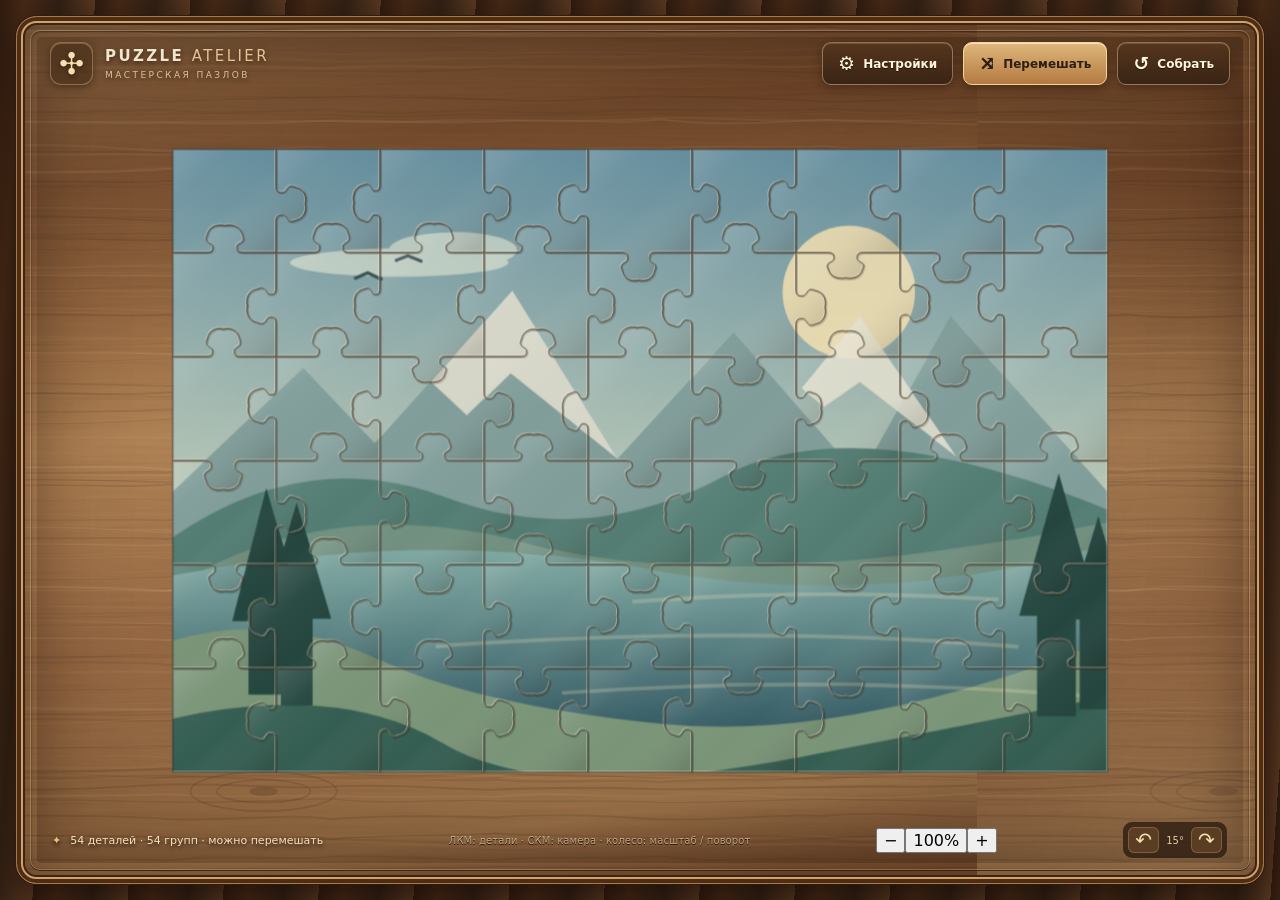
==== commit 9bc553bb: "Expose fine puzzle piece sizing and in-game camera zoom controls" ====
--- a/docs/index.html
+++ b/docs/index.html
@@ -30,21 +30,21 @@
         <span class="upload-arrow">↗</span>
       </label>
       <div class="size-heading"><label for="size-range">Размер деталей</label><span id="size-value">90 пикс.</span></div>
-      <input id="size-range" class="size-range" type="range" min="54" max="168" step="6" value="90">
-      <div class="range-captions"><span>Мельче</span><span>Крупнее</span></div>
+      <input id="size-range" class="size-range" type="range" min="18" max="168" step="3" value="90">
+      <div class="range-captions"><span>Мелкие детали</span><span>Крупные детали</span></div>
       <div class="piece-count"><span class="count-sigil">✣</span><span id="grid-label">Ориентировочно 48 деталей</span></div>
       <button type="button" id="cut-button" class="cut-button">✂ <span>Разрезать изображение</span><span>↗</span></button>
       <small class="local-note">Файл остаётся у вас: обработка в браузере.</small>
     </section>
 
     <div id="playfield" class="playfield">
-      <div id="stage" class="stage" aria-label="Игровое поле. Перетаскивайте детали мышкой, поворачивайте колесом или кнопками."></div>
+      <div id="stage" class="stage" aria-label="Игровое поле. Левая кнопка — перемещение деталей, средняя — панорамирование, колесо на свободном месте — масштаб, колесо над деталью — поворот."><div id="puzzle-world" class="puzzle-world"></div></div>
     </div>
 
     <div class="board-foot">
       <div class="board-info"><span class="tiny-star">✦</span><span id="status">Готово к игре</span></div>
-      <div class="instructions"><span class="desktop-instructions">Перетащите деталь мышкой · Поворот колесом или Q / E</span><span class="mobile-instructions">Перетаскивайте и поворачивайте детали</span></div>
-      <div class="rotation-controls"><button id="rotate-left" title="Повернуть выбранную деталь против часовой стрелки" aria-label="Повернуть влево">↶</button><span>15°</span><button id="rotate-right" title="Повернуть выбранную деталь по часовой стрелке" aria-label="Повернуть вправо">↷</button></div>
+      <div class="instructions"><span class="desktop-instructions">ЛКМ: детали · СКМ: камера · колесо: масштаб / поворот</span><span class="mobile-instructions">Перемещайте и масштабируйте доску</span></div>
+      <div class="camera-controls" aria-label="Масштаб доски"><button id="zoom-out" title="Отдалить" aria-label="Отдалить">−</button><button id="zoom-reset" title="Вернуть масштаб и положение камеры" aria-label="Вернуть камеру"><span id="zoom-value">100%</span></button><button id="zoom-in" title="Приблизить" aria-label="Приблизить">+</button></div><div class="rotation-controls"><button id="rotate-left" title="Повернуть выбранную деталь против часовой стрелки" aria-label="Повернуть влево">↶</button><span>15°</span><button id="rotate-right" title="Повернуть выбранную деталь по часовой стрелке" aria-label="Повернуть вправо">↷</button></div>
     </div>
     <div id="toast" role="status" aria-live="polite" class="toast" hidden></div>
   </div>
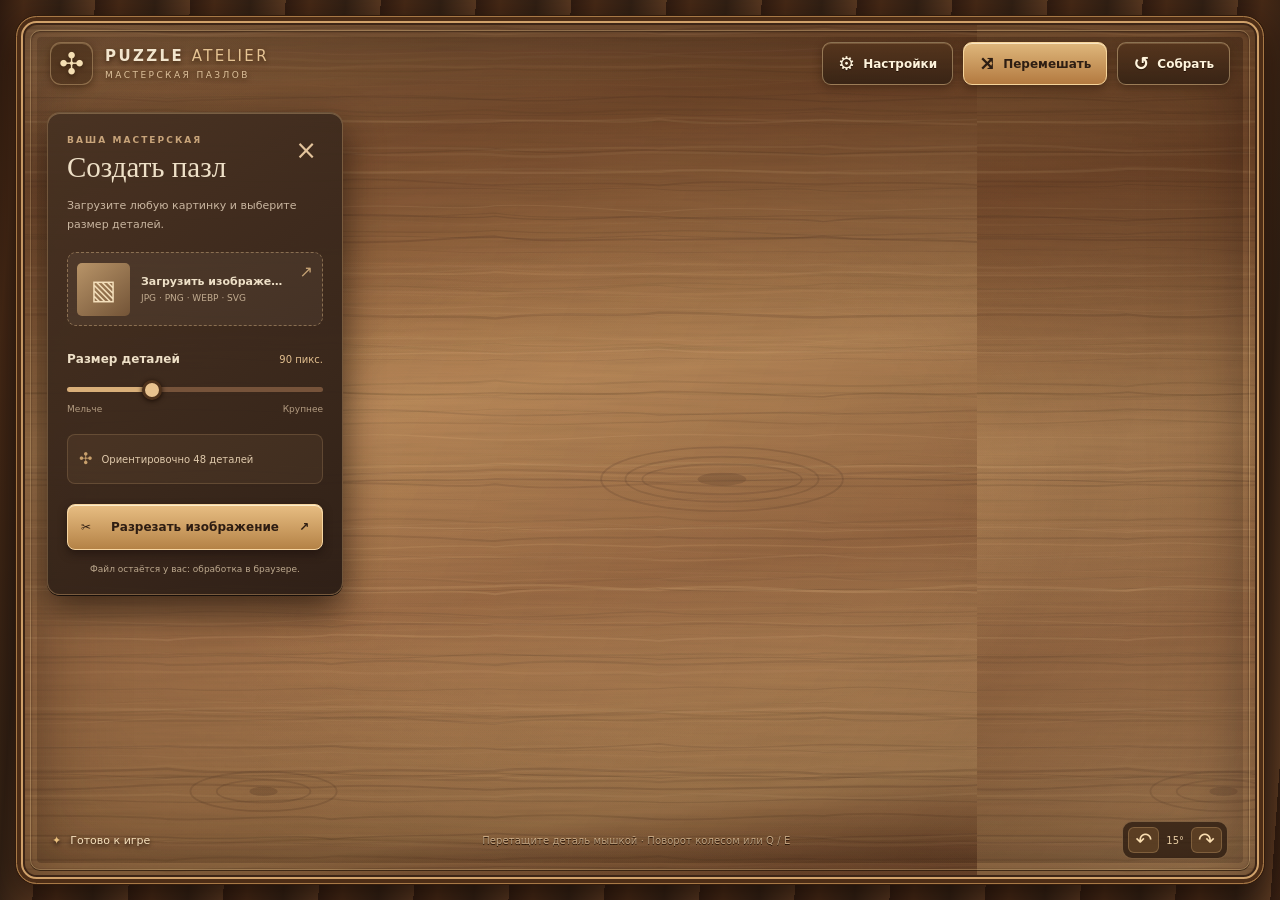
==== commit e5e857f2: "Restore pre-camera puzzle interface and sizing: docs/index.html" ====
--- a/docs/index.html
+++ b/docs/index.html
@@ -30,21 +30,21 @@
         <span class="upload-arrow">↗</span>
       </label>
       <div class="size-heading"><label for="size-range">Размер деталей</label><span id="size-value">90 пикс.</span></div>
-      <input id="size-range" class="size-range" type="range" min="18" max="168" step="3" value="90">
-      <div class="range-captions"><span>Мелкие детали</span><span>Крупные детали</span></div>
+      <input id="size-range" class="size-range" type="range" min="54" max="168" step="6" value="90">
+      <div class="range-captions"><span>Мельче</span><span>Крупнее</span></div>
       <div class="piece-count"><span class="count-sigil">✣</span><span id="grid-label">Ориентировочно 48 деталей</span></div>
       <button type="button" id="cut-button" class="cut-button">✂ <span>Разрезать изображение</span><span>↗</span></button>
       <small class="local-note">Файл остаётся у вас: обработка в браузере.</small>
     </section>
 
     <div id="playfield" class="playfield">
-      <div id="stage" class="stage" aria-label="Игровое поле. Левая кнопка — перемещение деталей, средняя — панорамирование, колесо на свободном месте — масштаб, колесо над деталью — поворот."><div id="puzzle-world" class="puzzle-world"></div></div>
+      <div id="stage" class="stage" aria-label="Игровое поле. Перетаскивайте детали мышкой, поворачивайте колесом или кнопками."></div>
     </div>
 
     <div class="board-foot">
       <div class="board-info"><span class="tiny-star">✦</span><span id="status">Готово к игре</span></div>
-      <div class="instructions"><span class="desktop-instructions">ЛКМ: детали · СКМ: камера · колесо: масштаб / поворот</span><span class="mobile-instructions">Перемещайте и масштабируйте доску</span></div>
-      <div class="camera-controls" aria-label="Масштаб доски"><button id="zoom-out" title="Отдалить" aria-label="Отдалить">−</button><button id="zoom-reset" title="Вернуть масштаб и положение камеры" aria-label="Вернуть камеру"><span id="zoom-value">100%</span></button><button id="zoom-in" title="Приблизить" aria-label="Приблизить">+</button></div><div class="rotation-controls"><button id="rotate-left" title="Повернуть выбранную деталь против часовой стрелки" aria-label="Повернуть влево">↶</button><span>15°</span><button id="rotate-right" title="Повернуть выбранную деталь по часовой стрелке" aria-label="Повернуть вправо">↷</button></div>
+      <div class="instructions"><span class="desktop-instructions">Перетащите деталь мышкой · Поворот колесом или Q / E</span><span class="mobile-instructions">Перетаскивайте и поворачивайте детали</span></div>
+      <div class="rotation-controls"><button id="rotate-left" title="Повернуть выбранную деталь против часовой стрелки" aria-label="Повернуть влево">↶</button><span>15°</span><button id="rotate-right" title="Повернуть выбранную деталь по часовой стрелке" aria-label="Повернуть вправо">↷</button></div>
     </div>
     <div id="toast" role="status" aria-live="polite" class="toast" hidden></div>
   </div>
--- a/docs/styles.css
+++ b/docs/styles.css
@@ -11,10 +11,18 @@
 .upload{display:flex;gap:11px;align-items:center;min-height:74px;padding:9px;cursor:pointer;background:#f7e9d30e;border:1px dashed #c6a47986;border-radius:9px;transition:background .2s}.upload:hover,.upload.drag-over{background:#f7e9d32a;border-color:#f0d5a7}.upload-preview{flex:none;width:53px;height:53px;background:linear-gradient(140deg,#b89468,#735437);border-radius:5px;display:grid;place-items:center;color:#f4dfbb;font-size:27px;overflow:hidden}.upload-preview img{display:block;width:100%;height:100%;object-fit:cover}.upload-text{display:flex;flex-direction:column;gap:5px;min-width:0;flex:1}.upload-text strong{font-size:11px;overflow:hidden;text-overflow:ellipsis;white-space:nowrap}.upload-text small{font-size:9px;color:#c2ac90}.upload-arrow{align-self:start;color:#c6a375}
 .size-heading{display:flex;align-items:center;justify-content:space-between;margin:26px 0 14px;gap:7px}.size-heading label{font-size:12px;font-weight:700}.size-heading span{font-size:10px;color:#e2bf8f}.size-range{width:100%;height:5px;appearance:none;-webkit-appearance:none;background:linear-gradient(to right,#d9af79 0%,#d9af79 var(--progress,32%),#76533a var(--progress,32%));border-radius:9px;cursor:pointer;display:block;margin:21px 0 12px}.size-range::-webkit-slider-thumb{appearance:none;width:20px;height:20px;background:#e8c28e;border:3px solid #4e321c;border-radius:50%;box-shadow:0 1px 5px #170b04}.size-range::-moz-range-thumb{width:15px;height:15px;background:#e8c28e;border:3px solid #4e321c;border-radius:50%;box-shadow:0 1px 5px #170b04}.range-captions{display:flex;justify-content:space-between;font-size:9px;color:#b39c81}.piece-count{display:flex;align-items:center;gap:9px;padding:12px 11px;background:#b68d5e18;border:1px solid #c89f713b;border-radius:8px;font-size:10px;color:#e0caac;line-height:1.5;margin:20px 0}.count-sigil{font-size:16px;color:#c9a06c}.cut-button{width:100%;min-height:46px;display:flex;align-items:center;justify-content:space-between;gap:10px;border-radius:8px;background:linear-gradient(#e8be83,#b48246);color:#2e1d12;font-size:12px;font-weight:750;border:1px solid #f6d5a0;box-shadow:inset 0 1px #fff7dbcc,0 4px 8px #1c100c96;padding:0 13px}.cut-button:hover{background:linear-gradient(#ffd49b,#c88e4b)}.cut-button>span:first-child{flex:1}.local-note{display:block;font-size:9px;text-align:center;margin-top:13px;color:#bda98e;line-height:1.4}
 .playfield{position:absolute;top:85px;bottom:64px;left:28px;right:28px;z-index:5;transition:left .26s}.settings-open .playfield{left:344px}
-.stage{position:absolute;inset:0;touch-action:none;user-select:none;-webkit-user-select:none;cursor:grab}.stage.dragging{cursor:grabbing}.piece-group{position:absolute;top:0;left:0;transform-origin:0 0;will-change:transform;pointer-events:none}.piece-group.detached{filter:drop-shadow(2px 5px 4px #180f09a8)}.piece-canvas{position:absolute;display:block;pointer-events:none;max-width:none}.stage-indicator{position:absolute;pointer-events:none;color:#fff2d180;font-family:Georgia,serif;font-size:15px}
-.board-foot{z-index:20;position:absolute;left:35px;right:35px;bottom:24px;display:flex;align-items:center;justify-content:space-between;gap:16px;pointer-events:none}.board-foot>*{pointer-events:auto}.board-info{font-size:11px;color:#f6e0bc;display:flex;align-items:center;gap:9px;text-shadow:0 2px 4px #1e120b}.tiny-star{color:#ebc17f}.instructions{font-size:10px;color:#f0d4acb0;letter-spacing:.01em;text-shadow:0 1px #281508}.mobile-instructions{display:none}.rotation-controls{display:flex;align-items:center;gap:7px;background:#29190fc2;border:1px solid #d0a37070;border-radius:10px;padding:5px;color:#e7cca3;font-size:10px}.rotation-controls button{width:31px;height:26px;color:#f9ddb0;font-size:20px;line-height:1;border:1px solid #d4ad794d;border-radius:6px;background:#8e64365c}.rotation-controls button:hover{background:#c392527f}
+.stage{position:absolute;inset:0;overflow:hidden;touch-action:none;user-select:none;-webkit-user-select:none;cursor:grab}
+.stage.dragging,.stage.panning{cursor:grabbing}
+.puzzle-world{position:absolute;inset:0;pointer-events:none;transform-origin:0 0;will-change:transform}.piece-group{position:absolute;top:0;left:0;transform-origin:0 0;will-change:transform;pointer-events:none}.piece-group.detached{filter:drop-shadow(2px 5px 4px #180f09a8)}.piece-canvas{position:absolute;display:block;pointer-events:none;max-width:none}.stage-indicator{position:absolute;pointer-events:none;color:#fff2d180;font-family:Georgia,serif;font-size:15px}
+.board-foot{z-index:20;position:absolute;left:35px;right:35px;bottom:24px;display:flex;align-items:center;justify-content:space-between;gap:16px;pointer-events:none}.board-foot>*{pointer-events:auto}.board-info{font-size:11px;color:#f6e0bc;display:flex;align-items:center;gap:9px;text-shadow:0 2px 4px #1e120b}.tiny-star{color:#ebc17f}.instructions{font-size:10px;color:#f0d4acb0;letter-spacing:.01em;text-shadow:0 1px #281508}.mobile-instructions{display:none}.camera-controls{display:flex;align-items:center;gap:3px;background:#29190fd6;border:1px solid #d0a37070;border-radius:10px;padding:5px;color:#e7cca3;white-space:nowrap}
+.camera-controls button{height:27px;min-width:30px;padding:0 7px;border:1px solid #d4ad794d;border-radius:6px;background:#8e64365c;color:#f9ddb0;font-size:18px;line-height:1}
+.camera-controls button:hover{background:#c392527f}
+.camera-controls #zoom-reset{min-width:52px;font-size:10px;font-weight:750;font-variant-numeric:tabular-nums}
+.rotation-controls{display:flex;align-items:center;gap:7px;background:#29190fc2;border:1px solid #d0a37070;border-radius:10px;padding:5px;color:#e7cca3;font-size:10px}.rotation-controls button{width:31px;height:26px;color:#f9ddb0;font-size:20px;line-height:1;border:1px solid #d4ad794d;border-radius:6px;background:#8e64365c}.rotation-controls button:hover{background:#c392527f}
 .toast{position:absolute;z-index:35;left:50%;bottom:85px;transform:translateX(-50%);padding:12px 18px;background:#2d1d12ed;border:1px solid #cfab7a;color:#ffeccc;box-shadow:0 9px 24px #170c08b3;border-radius:9px;font-size:12px;text-align:center;max-width:min(90vw,500px);pointer-events:none}.toast[hidden]{display:none}
 @media(max-width:900px){.settings-open .playfield{left:310px}.settings-panel{width:264px;padding:17px 15px;left:24px}.settings-heading h1{font-size:25px}.board-head{left:25px;right:25px}.board-foot{left:25px;right:25px}.identity strong{font-size:12px}.instructions{display:none}}
-@media(max-width:680px){.game{padding:7px}.board{border-radius:12px}.board:before{inset:9px}.board-head{left:20px;right:20px;top:22px}.identity-symbol{width:35px;height:35px;font-size:24px}.identity{gap:7px}.identity strong{font-size:10px}.identity small{font-size:7px;letter-spacing:.14em}.top-actions{gap:5px}.tool-button{padding:7px 9px;font-size:10px;min-height:37px;gap:5px}.tool-icon{font-size:18px}.long-label{display:none}.playfield,.settings-open .playfield{top:77px;bottom:78px;left:18px;right:18px}.settings-panel{left:50%;top:78px;transform:translate(-50%,-12px) scale(.96);width:min(calc(100% - 44px),340px);max-height:calc(100% - 155px);overflow:auto}.settings-open .settings-panel{transform:translate(-50%,0) scale(1)}.settings-open .playfield:before{content:"";position:absolute;inset:0;background:#1c10097a;z-index:10;pointer-events:none}.board-foot{left:19px;right:19px;bottom:25px;flex-wrap:wrap}.board-info{font-size:10px;max-width:180px}.rotation-controls{margin-left:auto}.mobile-instructions{display:none}}
+@media(max-width:680px){.game{padding:7px}.board{border-radius:12px}.board:before{inset:9px}.board-head{left:20px;right:20px;top:22px}.identity-symbol{width:35px;height:35px;font-size:24px}.identity{gap:7px}.identity strong{font-size:10px}.identity small{font-size:7px;letter-spacing:.14em}.top-actions{gap:5px}.tool-button{padding:7px 9px;font-size:10px;min-height:37px;gap:5px}.tool-icon{font-size:18px}.long-label{display:none}.playfield,.settings-open .playfield{top:77px;bottom:78px;left:18px;right:18px}.settings-panel{left:50%;top:78px;transform:translate(-50%,-12px) scale(.96);width:min(calc(100% - 44px),340px);max-height:calc(100% - 155px);overflow:auto}.settings-open .settings-panel{transform:translate(-50%,0) scale(1)}.settings-open .playfield:before{content:"";position:absolute;inset:0;background:#1c10097a;z-index:10;pointer-events:none}.board-foot{left:19px;right:19px;bottom:25px;flex-wrap:wrap}.board-info{font-size:10px;max-width:150px}.camera-controls{margin-left:auto}.rotation-controls{margin-left:0}.mobile-instructions{display:none}}
 @media(max-width:370px){.identity small{display:none}.identity strong{font-size:9px}.tool-button{padding:7px}.board-head{left:16px;right:16px}.tool-button.primary span:last-child{max-width:75px;white-space:nowrap;overflow:hidden;text-overflow:ellipsis}}
 @media(prefers-reduced-motion:reduce){.settings-panel,.playfield,.tool-button{transition:none!important}}
+
+@media(max-width:460px){.board-foot{gap:7px;bottom:18px}.camera-controls,.rotation-controls{padding:3px;gap:2px}.camera-controls button,.rotation-controls button{min-width:27px;width:27px;height:25px;font-size:17px;padding:0}.camera-controls #zoom-reset{width:47px;min-width:47px;font-size:9px}.rotation-controls span{font-size:9px}.board-info{width:100%;max-width:none;min-height:14px}.playfield,.settings-open .playfield{bottom:98px}}
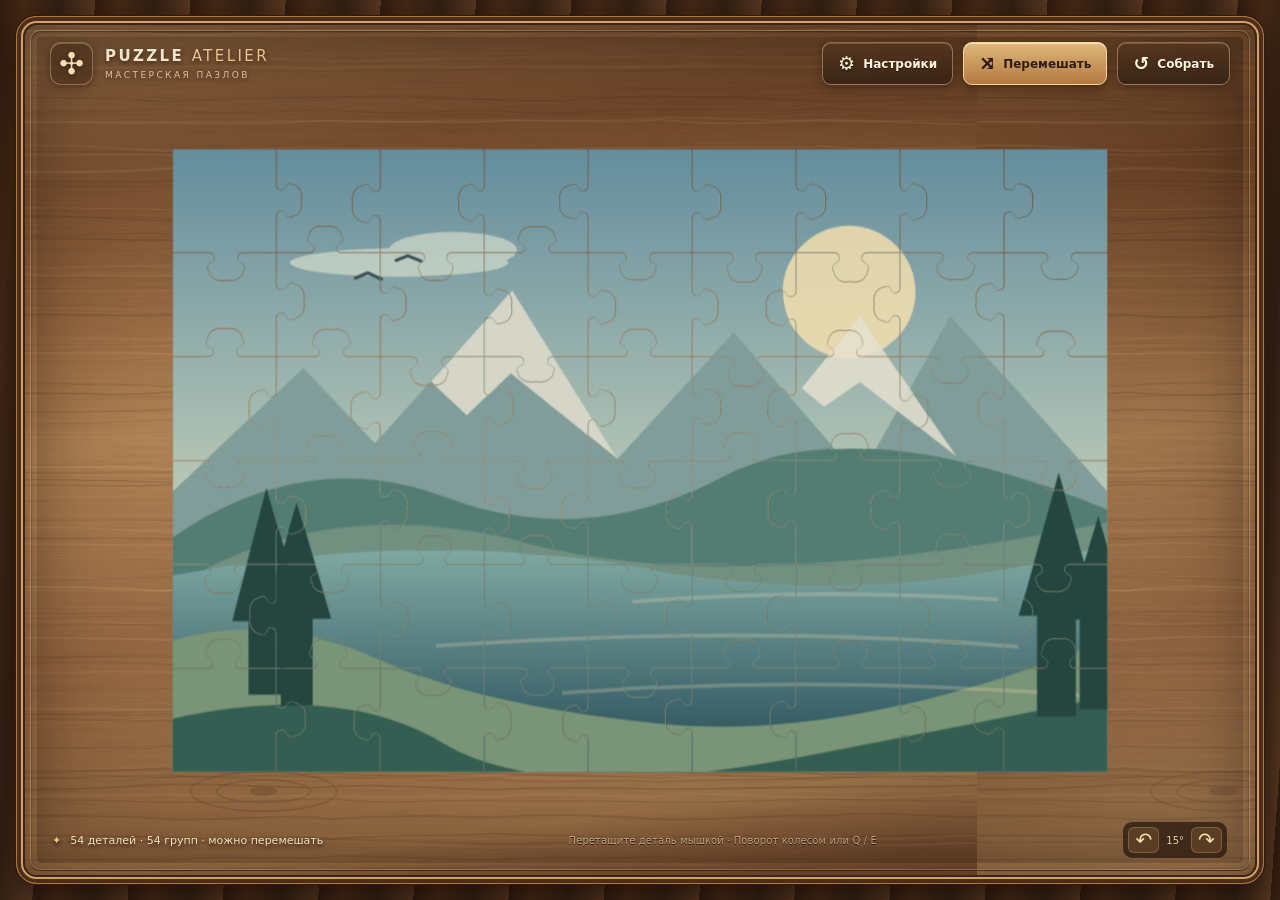
==== commit 477107c4: "Prevent stale zoom-era JavaScript from breaking restored puzzle initialization" ====
--- a/docs/index.html
+++ b/docs/index.html
@@ -4,9 +4,9 @@
 <meta name="theme-color" content="#49301e">
 <meta name="description" content="Мастерская пазлов. Разрежьте свою картинку, перемешайте детали и соберите её на деревянной доске.">
 <title>Puzzle Atelier — Мастерская пазлов</title>
-<link rel="stylesheet" href="./styles.css">
+<link rel="stylesheet" href="./styles.css?v=20261031-recovery-1">
 <script src="https://cdn.jsdelivr.net/npm/gsap@3.14.2/dist/gsap.min.js" defer></script>
-<script src="./game.js" defer></script>
+<script src="./game.js?v=20261031-recovery-1" defer></script>
 </head><body>
 <main id="game" class="game settings-open">
   <div class="board" aria-label="Деревянная доска для пазлов">
--- a/docs/styles.css
+++ b/docs/styles.css
@@ -11,18 +11,10 @@
 .upload{display:flex;gap:11px;align-items:center;min-height:74px;padding:9px;cursor:pointer;background:#f7e9d30e;border:1px dashed #c6a47986;border-radius:9px;transition:background .2s}.upload:hover,.upload.drag-over{background:#f7e9d32a;border-color:#f0d5a7}.upload-preview{flex:none;width:53px;height:53px;background:linear-gradient(140deg,#b89468,#735437);border-radius:5px;display:grid;place-items:center;color:#f4dfbb;font-size:27px;overflow:hidden}.upload-preview img{display:block;width:100%;height:100%;object-fit:cover}.upload-text{display:flex;flex-direction:column;gap:5px;min-width:0;flex:1}.upload-text strong{font-size:11px;overflow:hidden;text-overflow:ellipsis;white-space:nowrap}.upload-text small{font-size:9px;color:#c2ac90}.upload-arrow{align-self:start;color:#c6a375}
 .size-heading{display:flex;align-items:center;justify-content:space-between;margin:26px 0 14px;gap:7px}.size-heading label{font-size:12px;font-weight:700}.size-heading span{font-size:10px;color:#e2bf8f}.size-range{width:100%;height:5px;appearance:none;-webkit-appearance:none;background:linear-gradient(to right,#d9af79 0%,#d9af79 var(--progress,32%),#76533a var(--progress,32%));border-radius:9px;cursor:pointer;display:block;margin:21px 0 12px}.size-range::-webkit-slider-thumb{appearance:none;width:20px;height:20px;background:#e8c28e;border:3px solid #4e321c;border-radius:50%;box-shadow:0 1px 5px #170b04}.size-range::-moz-range-thumb{width:15px;height:15px;background:#e8c28e;border:3px solid #4e321c;border-radius:50%;box-shadow:0 1px 5px #170b04}.range-captions{display:flex;justify-content:space-between;font-size:9px;color:#b39c81}.piece-count{display:flex;align-items:center;gap:9px;padding:12px 11px;background:#b68d5e18;border:1px solid #c89f713b;border-radius:8px;font-size:10px;color:#e0caac;line-height:1.5;margin:20px 0}.count-sigil{font-size:16px;color:#c9a06c}.cut-button{width:100%;min-height:46px;display:flex;align-items:center;justify-content:space-between;gap:10px;border-radius:8px;background:linear-gradient(#e8be83,#b48246);color:#2e1d12;font-size:12px;font-weight:750;border:1px solid #f6d5a0;box-shadow:inset 0 1px #fff7dbcc,0 4px 8px #1c100c96;padding:0 13px}.cut-button:hover{background:linear-gradient(#ffd49b,#c88e4b)}.cut-button>span:first-child{flex:1}.local-note{display:block;font-size:9px;text-align:center;margin-top:13px;color:#bda98e;line-height:1.4}
 .playfield{position:absolute;top:85px;bottom:64px;left:28px;right:28px;z-index:5;transition:left .26s}.settings-open .playfield{left:344px}
-.stage{position:absolute;inset:0;overflow:hidden;touch-action:none;user-select:none;-webkit-user-select:none;cursor:grab}
-.stage.dragging,.stage.panning{cursor:grabbing}
-.puzzle-world{position:absolute;inset:0;pointer-events:none;transform-origin:0 0;will-change:transform}.piece-group{position:absolute;top:0;left:0;transform-origin:0 0;will-change:transform;pointer-events:none}.piece-group.detached{filter:drop-shadow(2px 5px 4px #180f09a8)}.piece-canvas{position:absolute;display:block;pointer-events:none;max-width:none}.stage-indicator{position:absolute;pointer-events:none;color:#fff2d180;font-family:Georgia,serif;font-size:15px}
-.board-foot{z-index:20;position:absolute;left:35px;right:35px;bottom:24px;display:flex;align-items:center;justify-content:space-between;gap:16px;pointer-events:none}.board-foot>*{pointer-events:auto}.board-info{font-size:11px;color:#f6e0bc;display:flex;align-items:center;gap:9px;text-shadow:0 2px 4px #1e120b}.tiny-star{color:#ebc17f}.instructions{font-size:10px;color:#f0d4acb0;letter-spacing:.01em;text-shadow:0 1px #281508}.mobile-instructions{display:none}.camera-controls{display:flex;align-items:center;gap:3px;background:#29190fd6;border:1px solid #d0a37070;border-radius:10px;padding:5px;color:#e7cca3;white-space:nowrap}
-.camera-controls button{height:27px;min-width:30px;padding:0 7px;border:1px solid #d4ad794d;border-radius:6px;background:#8e64365c;color:#f9ddb0;font-size:18px;line-height:1}
-.camera-controls button:hover{background:#c392527f}
-.camera-controls #zoom-reset{min-width:52px;font-size:10px;font-weight:750;font-variant-numeric:tabular-nums}
-.rotation-controls{display:flex;align-items:center;gap:7px;background:#29190fc2;border:1px solid #d0a37070;border-radius:10px;padding:5px;color:#e7cca3;font-size:10px}.rotation-controls button{width:31px;height:26px;color:#f9ddb0;font-size:20px;line-height:1;border:1px solid #d4ad794d;border-radius:6px;background:#8e64365c}.rotation-controls button:hover{background:#c392527f}
+.stage{position:absolute;inset:0;touch-action:none;user-select:none;-webkit-user-select:none;cursor:grab}.stage.dragging{cursor:grabbing}.piece-group{position:absolute;top:0;left:0;transform-origin:0 0;will-change:transform;pointer-events:none}.piece-group.detached{filter:drop-shadow(2px 5px 4px #180f09a8)}.piece-canvas{position:absolute;display:block;pointer-events:none;max-width:none}.stage-indicator{position:absolute;pointer-events:none;color:#fff2d180;font-family:Georgia,serif;font-size:15px}
+.board-foot{z-index:20;position:absolute;left:35px;right:35px;bottom:24px;display:flex;align-items:center;justify-content:space-between;gap:16px;pointer-events:none}.board-foot>*{pointer-events:auto}.board-info{font-size:11px;color:#f6e0bc;display:flex;align-items:center;gap:9px;text-shadow:0 2px 4px #1e120b}.tiny-star{color:#ebc17f}.instructions{font-size:10px;color:#f0d4acb0;letter-spacing:.01em;text-shadow:0 1px #281508}.mobile-instructions{display:none}.rotation-controls{display:flex;align-items:center;gap:7px;background:#29190fc2;border:1px solid #d0a37070;border-radius:10px;padding:5px;color:#e7cca3;font-size:10px}.rotation-controls button{width:31px;height:26px;color:#f9ddb0;font-size:20px;line-height:1;border:1px solid #d4ad794d;border-radius:6px;background:#8e64365c}.rotation-controls button:hover{background:#c392527f}
 .toast{position:absolute;z-index:35;left:50%;bottom:85px;transform:translateX(-50%);padding:12px 18px;background:#2d1d12ed;border:1px solid #cfab7a;color:#ffeccc;box-shadow:0 9px 24px #170c08b3;border-radius:9px;font-size:12px;text-align:center;max-width:min(90vw,500px);pointer-events:none}.toast[hidden]{display:none}
 @media(max-width:900px){.settings-open .playfield{left:310px}.settings-panel{width:264px;padding:17px 15px;left:24px}.settings-heading h1{font-size:25px}.board-head{left:25px;right:25px}.board-foot{left:25px;right:25px}.identity strong{font-size:12px}.instructions{display:none}}
-@media(max-width:680px){.game{padding:7px}.board{border-radius:12px}.board:before{inset:9px}.board-head{left:20px;right:20px;top:22px}.identity-symbol{width:35px;height:35px;font-size:24px}.identity{gap:7px}.identity strong{font-size:10px}.identity small{font-size:7px;letter-spacing:.14em}.top-actions{gap:5px}.tool-button{padding:7px 9px;font-size:10px;min-height:37px;gap:5px}.tool-icon{font-size:18px}.long-label{display:none}.playfield,.settings-open .playfield{top:77px;bottom:78px;left:18px;right:18px}.settings-panel{left:50%;top:78px;transform:translate(-50%,-12px) scale(.96);width:min(calc(100% - 44px),340px);max-height:calc(100% - 155px);overflow:auto}.settings-open .settings-panel{transform:translate(-50%,0) scale(1)}.settings-open .playfield:before{content:"";position:absolute;inset:0;background:#1c10097a;z-index:10;pointer-events:none}.board-foot{left:19px;right:19px;bottom:25px;flex-wrap:wrap}.board-info{font-size:10px;max-width:150px}.camera-controls{margin-left:auto}.rotation-controls{margin-left:0}.mobile-instructions{display:none}}
+@media(max-width:680px){.game{padding:7px}.board{border-radius:12px}.board:before{inset:9px}.board-head{left:20px;right:20px;top:22px}.identity-symbol{width:35px;height:35px;font-size:24px}.identity{gap:7px}.identity strong{font-size:10px}.identity small{font-size:7px;letter-spacing:.14em}.top-actions{gap:5px}.tool-button{padding:7px 9px;font-size:10px;min-height:37px;gap:5px}.tool-icon{font-size:18px}.long-label{display:none}.playfield,.settings-open .playfield{top:77px;bottom:78px;left:18px;right:18px}.settings-panel{left:50%;top:78px;transform:translate(-50%,-12px) scale(.96);width:min(calc(100% - 44px),340px);max-height:calc(100% - 155px);overflow:auto}.settings-open .settings-panel{transform:translate(-50%,0) scale(1)}.settings-open .playfield:before{content:"";position:absolute;inset:0;background:#1c10097a;z-index:10;pointer-events:none}.board-foot{left:19px;right:19px;bottom:25px;flex-wrap:wrap}.board-info{font-size:10px;max-width:180px}.rotation-controls{margin-left:auto}.mobile-instructions{display:none}}
 @media(max-width:370px){.identity small{display:none}.identity strong{font-size:9px}.tool-button{padding:7px}.board-head{left:16px;right:16px}.tool-button.primary span:last-child{max-width:75px;white-space:nowrap;overflow:hidden;text-overflow:ellipsis}}
 @media(prefers-reduced-motion:reduce){.settings-panel,.playfield,.tool-button{transition:none!important}}
-
-@media(max-width:460px){.board-foot{gap:7px;bottom:18px}.camera-controls,.rotation-controls{padding:3px;gap:2px}.camera-controls button,.rotation-controls button{min-width:27px;width:27px;height:25px;font-size:17px;padding:0}.camera-controls #zoom-reset{width:47px;min-width:47px;font-size:9px}.rotation-controls span{font-size:9px}.board-info{width:100%;max-width:none;min-height:14px}.playfield,.settings-open .playfield{bottom:98px}}
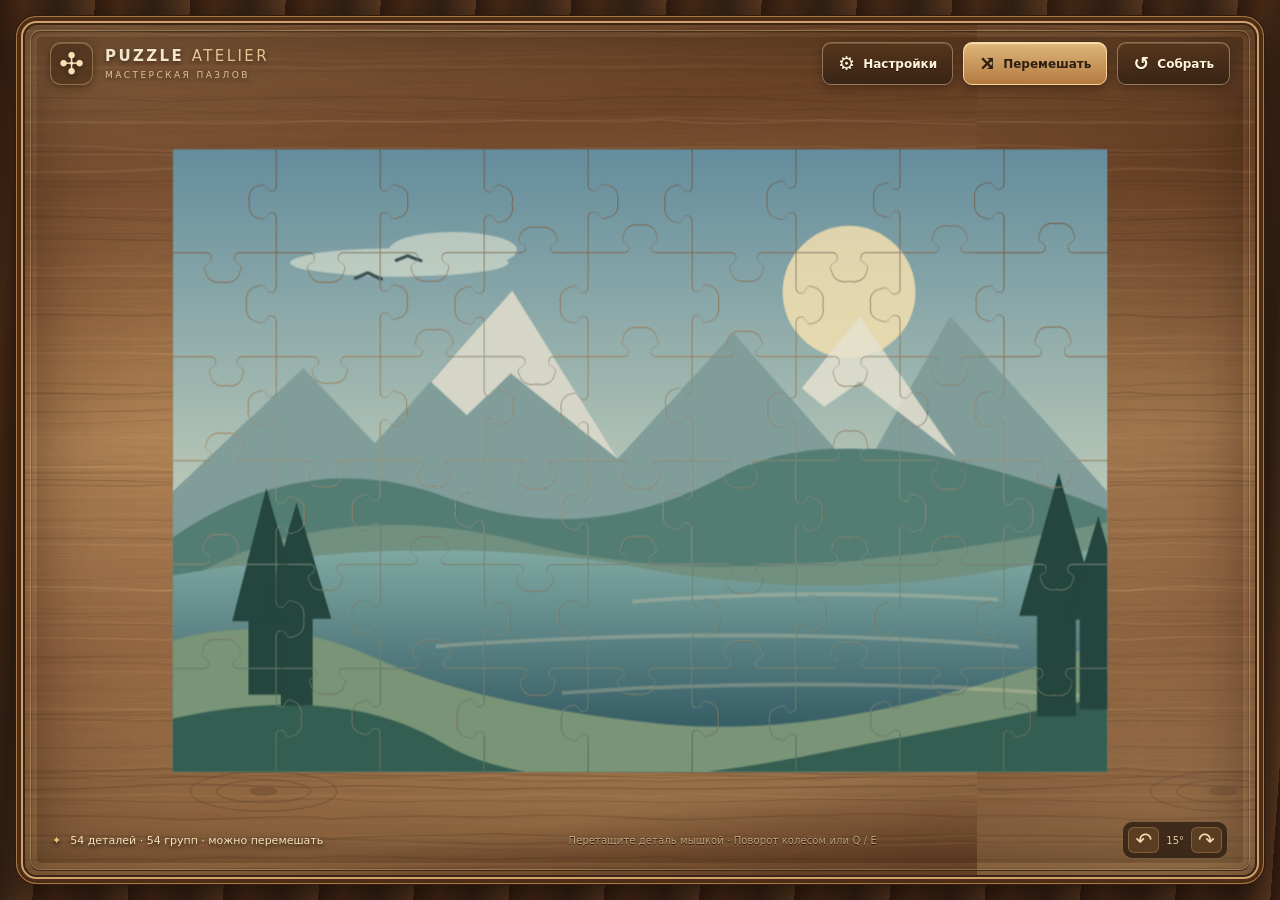
==== commit 694bbd22: "Expose opt-in ornate cut type while retaining classic as the default" ====
--- a/docs/index.html
+++ b/docs/index.html
@@ -4,9 +4,10 @@
 <meta name="theme-color" content="#49301e">
 <meta name="description" content="Мастерская пазлов. Разрежьте свою картинку, перемешайте детали и соберите её на деревянной доске.">
 <title>Puzzle Atelier — Мастерская пазлов</title>
-<link rel="stylesheet" href="./styles.css?v=20261031-recovery-1">
+<link rel="stylesheet" href="./styles.css?v=20261031-ornate-1">
 <script src="https://cdn.jsdelivr.net/npm/gsap@3.14.2/dist/gsap.min.js" defer></script>
-<script src="./game.js?v=20261031-recovery-1" defer></script>
+<script src="./ornate-cut.js?v=1" defer></script>
+<script src="./game.js?v=20261031-ornate-1" defer></script>
 </head><body>
 <main id="game" class="game settings-open">
   <div class="board" aria-label="Деревянная доска для пазлов">
@@ -29,6 +30,7 @@
         <span class="upload-text"><strong id="file-name">Загрузить изображение</strong><small id="file-hint">JPG · PNG · WEBP · SVG</small></span>
         <span class="upload-arrow">↗</span>
       </label>
+      <div class="cut-style-field"><label for="cut-style">Тип нарезки</label><select id="cut-style" class="cut-style-select"><option value="classic" selected>Классический</option><option value="ornate">Узорный · экспериментальный</option></select><p class="cut-style-hint" id="cut-style-hint">Традиционные детали с одним фигурным соединением на каждой стороне.</p></div>
       <div class="size-heading"><label for="size-range">Размер деталей</label><span id="size-value">90 пикс.</span></div>
       <input id="size-range" class="size-range" type="range" min="54" max="168" step="6" value="90">
       <div class="range-captions"><span>Мельче</span><span>Крупнее</span></div>
--- a/docs/styles.css
+++ b/docs/styles.css
@@ -18,3 +18,12 @@
 @media(max-width:680px){.game{padding:7px}.board{border-radius:12px}.board:before{inset:9px}.board-head{left:20px;right:20px;top:22px}.identity-symbol{width:35px;height:35px;font-size:24px}.identity{gap:7px}.identity strong{font-size:10px}.identity small{font-size:7px;letter-spacing:.14em}.top-actions{gap:5px}.tool-button{padding:7px 9px;font-size:10px;min-height:37px;gap:5px}.tool-icon{font-size:18px}.long-label{display:none}.playfield,.settings-open .playfield{top:77px;bottom:78px;left:18px;right:18px}.settings-panel{left:50%;top:78px;transform:translate(-50%,-12px) scale(.96);width:min(calc(100% - 44px),340px);max-height:calc(100% - 155px);overflow:auto}.settings-open .settings-panel{transform:translate(-50%,0) scale(1)}.settings-open .playfield:before{content:"";position:absolute;inset:0;background:#1c10097a;z-index:10;pointer-events:none}.board-foot{left:19px;right:19px;bottom:25px;flex-wrap:wrap}.board-info{font-size:10px;max-width:180px}.rotation-controls{margin-left:auto}.mobile-instructions{display:none}}
 @media(max-width:370px){.identity small{display:none}.identity strong{font-size:9px}.tool-button{padding:7px}.board-head{left:16px;right:16px}.tool-button.primary span:last-child{max-width:75px;white-space:nowrap;overflow:hidden;text-overflow:ellipsis}}
 @media(prefers-reduced-motion:reduce){.settings-panel,.playfield,.tool-button{transition:none!important}}
+
+
+/* Optional cutting patterns: controls kept in the existing compact panel. */
+.cut-style-field{margin-top:19px}
+.cut-style-field label{display:block;font-size:12px;font-weight:700;color:#f2e3c9;margin-bottom:9px}
+.cut-style-select{display:block;width:100%;height:42px;appearance:none;-webkit-appearance:none;background:linear-gradient(45deg,transparent 50%,#ddba89 50%) calc(100% - 18px) 18px/6px 6px no-repeat,linear-gradient(135deg,#ddba89 50%,transparent 50%) calc(100% - 12px) 18px/6px 6px no-repeat,#3e2a1cbf;color:#f4e4c9;border:1px solid #bb94665e;border-radius:8px;padding:0 32px 0 12px;font-size:12px;cursor:pointer}
+.cut-style-select:hover{border-color:#e3b47eaa}
+.cut-style-select option{background:#382519;color:#f8e5cc}
+.cut-style-hint{font-size:10px;line-height:1.55;color:#baa185;margin:8px 0 0;min-height:30px}
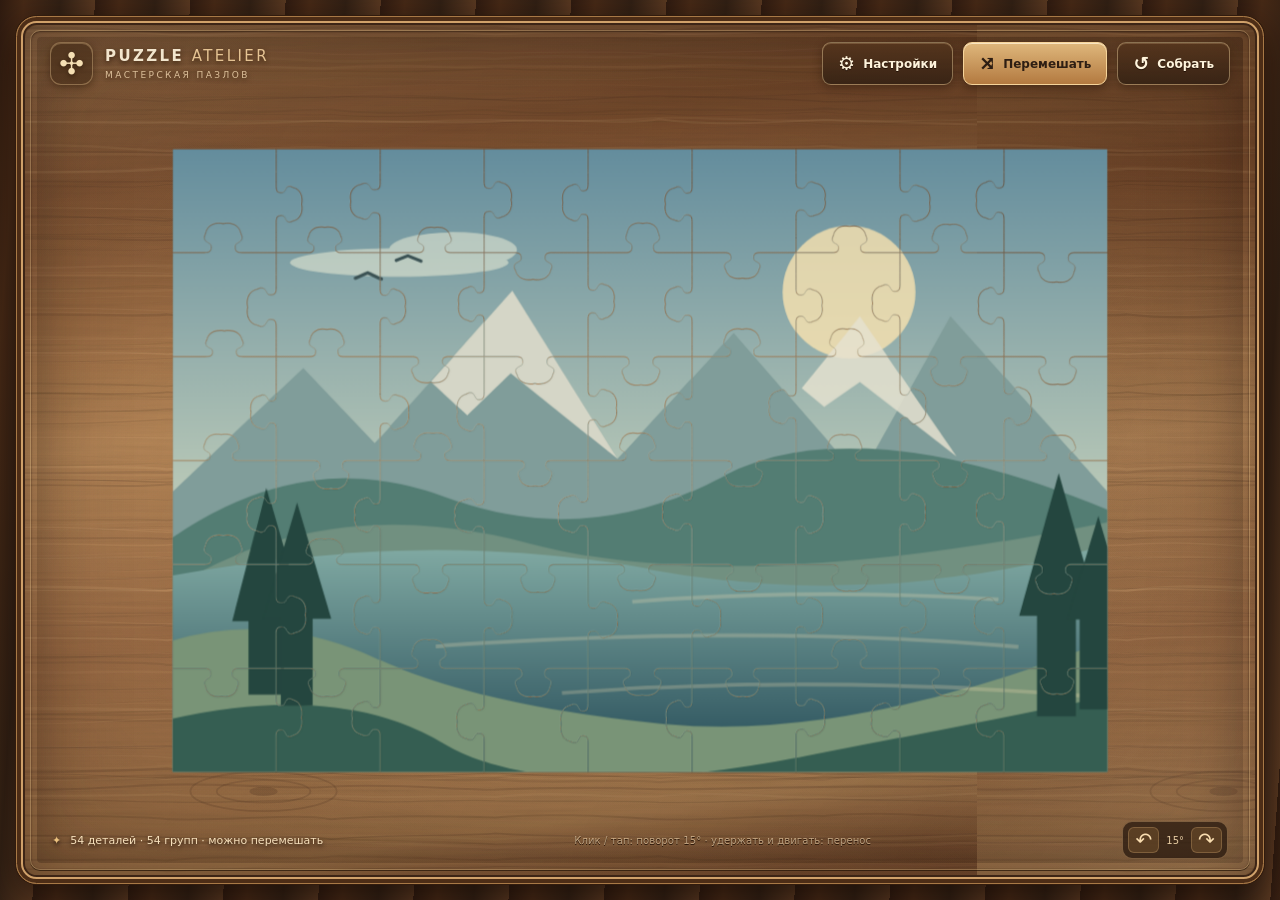
==== commit 8692687f: "Show tap-to-rotate instructions and refresh browser cache for new puzzle interaction" ====
--- a/docs/index.html
+++ b/docs/index.html
@@ -7,7 +7,7 @@
 <link rel="stylesheet" href="./styles.css?v=20261031-ornate-1">
 <script src="https://cdn.jsdelivr.net/npm/gsap@3.14.2/dist/gsap.min.js" defer></script>
 <script src="./ornate-cut.js?v=1" defer></script>
-<script src="./game.js?v=20261031-ornate-1" defer></script>
+<script src="./game.js?v=tap-rotate-1" defer></script>
 </head><body>
 <main id="game" class="game settings-open">
   <div class="board" aria-label="Деревянная доска для пазлов">
@@ -40,12 +40,12 @@
     </section>
 
     <div id="playfield" class="playfield">
-      <div id="stage" class="stage" aria-label="Игровое поле. Перетаскивайте детали мышкой, поворачивайте колесом или кнопками."></div>
+      <div id="stage" class="stage" aria-label="Игровое поле. Короткий клик или тап поворачивает деталь на 15 градусов. Перетаскивание перемещает её без вращения."></div>
     </div>
 
     <div class="board-foot">
       <div class="board-info"><span class="tiny-star">✦</span><span id="status">Готово к игре</span></div>
-      <div class="instructions"><span class="desktop-instructions">Перетащите деталь мышкой · Поворот колесом или Q / E</span><span class="mobile-instructions">Перетаскивайте и поворачивайте детали</span></div>
+      <div class="instructions"><span class="desktop-instructions">Клик / тап: поворот 15° · удержать и двигать: перенос</span><span class="mobile-instructions">Тап: повернуть · перетаскивание: переместить</span></div>
       <div class="rotation-controls"><button id="rotate-left" title="Повернуть выбранную деталь против часовой стрелки" aria-label="Повернуть влево">↶</button><span>15°</span><button id="rotate-right" title="Повернуть выбранную деталь по часовой стрелке" aria-label="Повернуть вправо">↷</button></div>
     </div>
     <div id="toast" role="status" aria-live="polite" class="toast" hidden></div>
